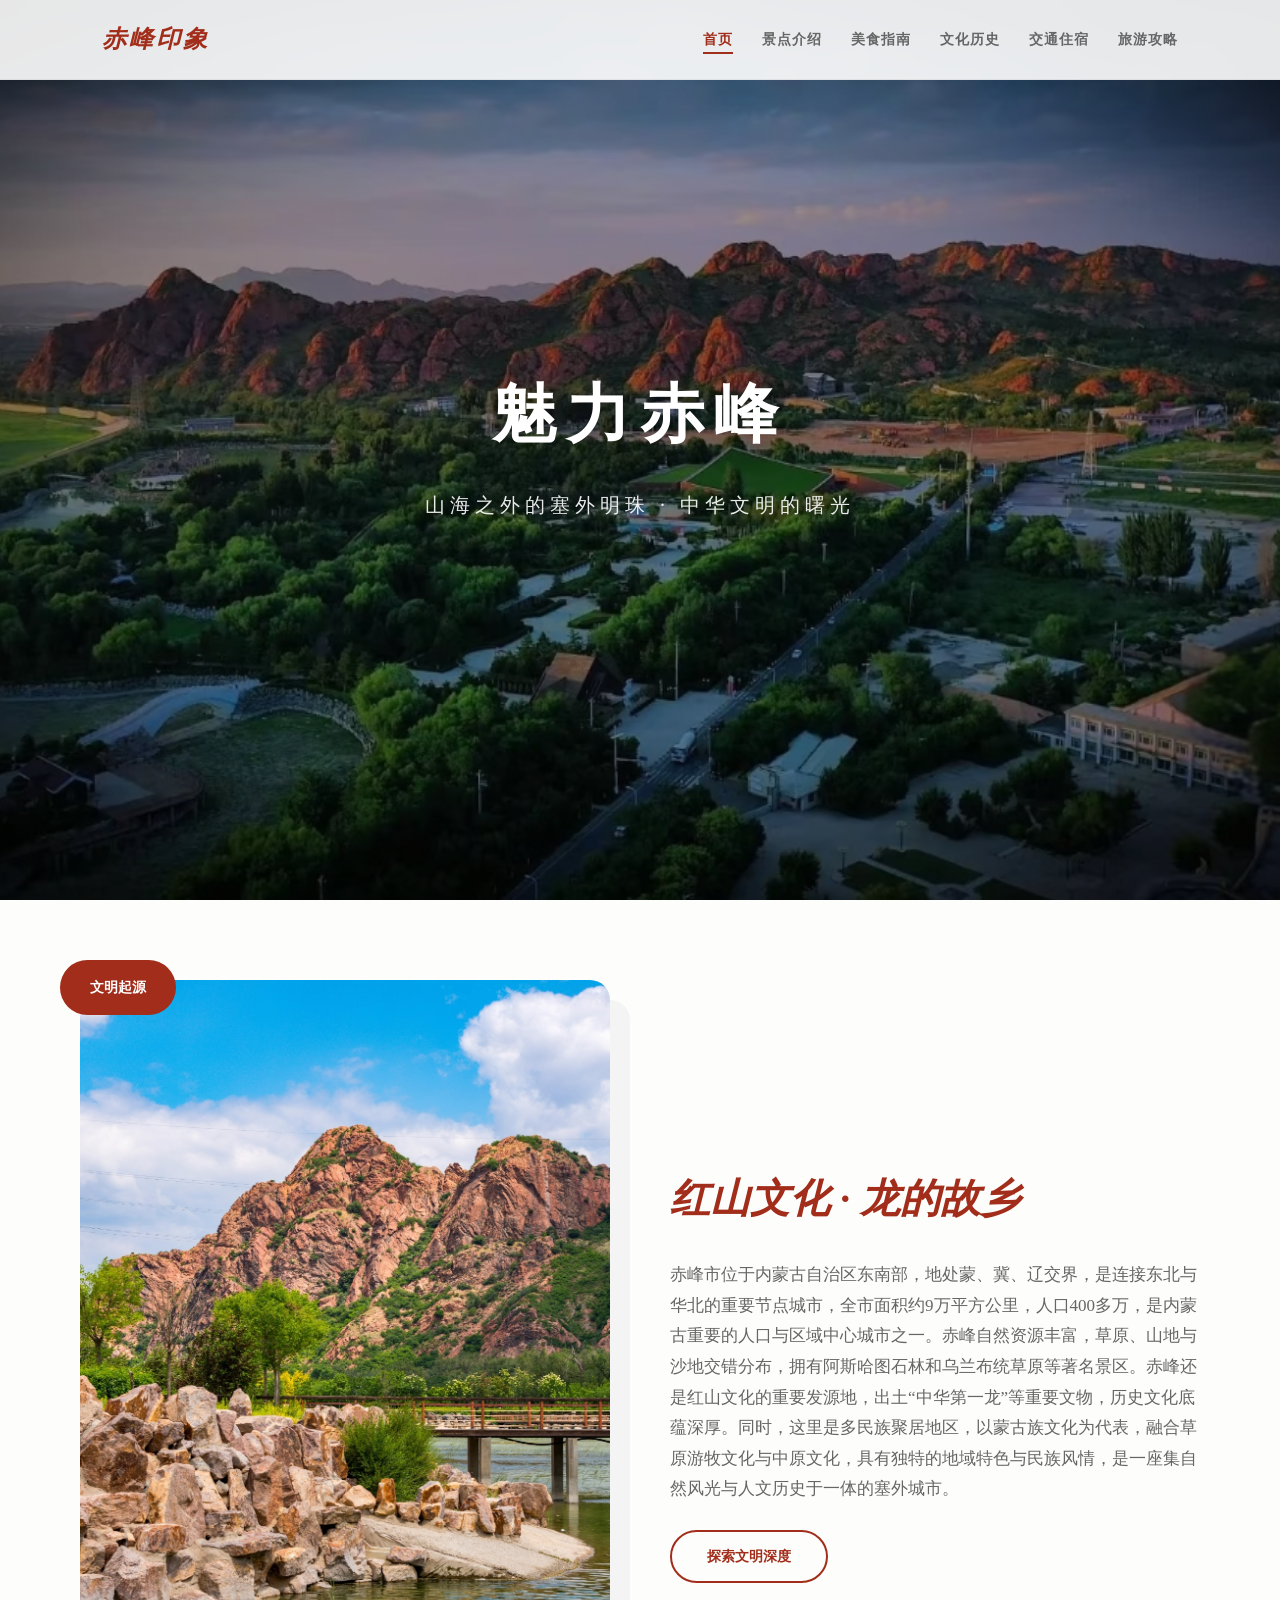
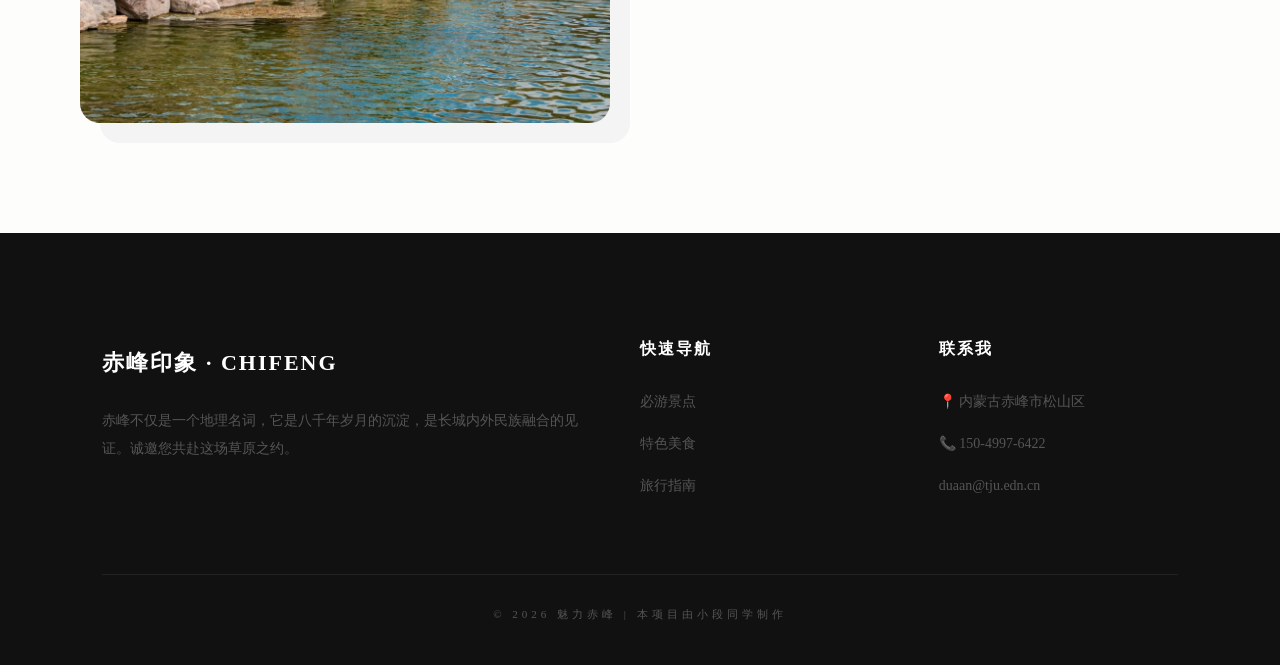
==== index.html @ 3bf9416d "Add files via upload" ====
<!DOCTYPE html>
<html lang="zh-CN">
<head>
    <meta charset="UTF-8">
    <meta name="viewport" content="width=device-width, initial-scale=1.0">
    <title>赤峰印象 - 首页 | Chifeng Impression</title>
    <link rel="stylesheet" href="style.css">
</head>
<body>
    <nav>
        <div class="logo">赤峰印象</div>
        <div class="nav-links">
            <a href="index.html" class="active">首页</a>
            <a href="attractions.html">景点介绍</a>
            <a href="food.html">美食指南</a>
            <a href="history.html">文化历史</a>
            <a href="transport.html">交通住宿</a>
            <a href="strategy.html">旅游攻略</a>
        </div>
    </nav>

    <header class="hero-header" style="height: 100vh; background-image: url('./images/image_bg.jpg');">
        <h1>魅力赤峰</h1>
        <p>山海之外的塞外明珠 · 中华文明的曙光</p>
    </header>

    <main class="container">
        <section style="display: grid; grid-template-columns: 1fr 1fr; gap: 60px; align-items: center;">
            <div style="position: relative;">
                <img src="./images/im_gx.jpg" style="width: 100%; border-radius: 20px; box-shadow: 20px 20px 0 var(--light-gray);">
                <div style="position: absolute; top: -20px; left: -20px; background: var(--red); color: white; padding: 15px 30px; border-radius: 50px; font-weight: bold; font-size: 14px;">文明起源</div>
            </div>
            <div>
                <h2 style="font-size: 40px; color: var(--red); margin-bottom: 25px; font-style: italic;">红山文化 · 龙的故乡</h2>
                <p style="font-size: 17px; color: var(--gray); margin-bottom: 25px;">赤峰市位于内蒙古自治区东南部，地处蒙、冀、辽交界，是连接东北与华北的重要节点城市，全市面积约9万平方公里，人口400多万，是内蒙古重要的人口与区域中心城市之一。赤峰自然资源丰富，草原、山地与沙地交错分布，拥有阿斯哈图石林和乌兰布统草原等著名景区。赤峰还是红山文化的重要发源地，出土“中华第一龙”等重要文物，历史文化底蕴深厚。同时，这里是多民族聚居地区，以蒙古族文化为代表，融合草原游牧文化与中原文化，具有独特的地域特色与民族风情，是一座集自然风光与人文历史于一体的塞外城市。
</p>
                <a href="history.html" style="border: 2px solid var(--red); color: var(--red); padding: 12px 35px; border-radius: 50px; font-weight: bold; font-size: 14px; display: inline-block;">探索文明深度</a>
            </div>
        </section>
    </main>

    <footer>
        <div class="footer-grid">
            <div>
                <h4 style="font-size: 22px;">赤峰印象 · CHIFENG</h4>
                <p>赤峰不仅是一个地理名词，它是八千年岁月的沉淀，是长城内外民族融合的见证。诚邀您共赴这场草原之约。</p>
            </div>
            <div>
                <h4>快速导航</h4>
                <p><a href="attractions.html">必游景点</a></p>
                <p><a href="food.html">特色美食</a></p>
                <p><a href="strategy.html">旅行指南</a></p>
            </div>
            <div>
                <h4>联系我</h4>
                <p>📍 内蒙古赤峰市松山区</p>
                <p>📞 150-4997-6422</p>
                <p>duaan@tju.edn.cn</p>
            </div>
        </div>
        <div class="copyright">© 2026 魅力赤峰 | 本项目由小段同学制作</div>
    </footer>
</body>
</html>
---- style.css ----
/* --- Chifeng Project Common Styles --- */
:root {
    --red: #a12d1a;    /* 经典红山红 */
    --gold: #b2945d;   /* 历史金 */
    --warm-bg: #fdfdfb; /* 复古纸张白 */
    --dark: #1a1a1a;
    --gray: #666;
    --light-gray: #f4f4f4;
}

* { box-sizing: border-box; transition: all 0.4s cubic-bezier(0.165, 0.84, 0.44, 1); }
body { 
    margin: 0; padding: 0; 
    font-family: "Microsoft YaHei", "PingFang SC", "Hiragino Sans GB", serif; 
    background-color: var(--warm-bg); color: var(--dark);
    line-height: 1.8;
}

a { text-decoration: none; color: inherit; }

/* 导航栏 */
nav {
    position: fixed; top: 0; width: 100%; z-index: 1000;
    background: rgba(255,255,255,0.9); backdrop-filter: blur(10px);
    padding: 18px 8%; display: flex;
    justify-content: space-between; align-items: center;
    border-bottom: 1px solid rgba(0,0,0,0.05);
}
.logo { font-size: 24px; font-weight: 900; color: var(--red); letter-spacing: 3px; font-style: italic; }
.nav-links a { margin-left: 25px; font-size: 14px; font-weight: bold; color: var(--gray); text-transform: uppercase; letter-spacing: 1px; }
.nav-links a:hover, .nav-links a.active { color: var(--red); border-bottom: 2px solid var(--red); padding-bottom: 5px; }

/* 公用页面头部 */
.hero-header {
    height: 60vh; background-size: cover; background-position: center;
    display: flex; flex-direction: column; justify-content: center;
    align-items: center; color: white; text-align: center;
    position: relative; margin-top: 0;
}
.hero-header::after {
    content: ''; position: absolute; inset: 0; background: rgba(0,0,0,0.4); z-index: 1;
}
.hero-header h1 { position: relative; z-index: 2; font-size: 64px; letter-spacing: 10px; font-weight: 900; filter: drop-shadow(0 5px 15px rgba(0,0,0,0.3)); margin: 0; }
.hero-header p { position: relative; z-index: 2; font-size: 20px; letter-spacing: 5px; margin-top: 15px; opacity: 0.9; }

.container { max-width: 1200px; margin: 80px auto; padding: 0 40px; }

/* 响应式网格 */
.bento-grid { display: grid; grid-template-columns: repeat(4, 1fr); gap: 24px; }
.bento-item { position: relative; border-radius: 20px; overflow: hidden; background: #fff; box-shadow: 0 10px 30px rgba(0,0,0,0.05); }
.bento-item.col-2 { grid-column: span 2; }
.bento-item.row-2 { grid-row: span 2; }
.bento-item img { width: 100%; height: 100%; object-fit: cover; }
.bento-content { position: absolute; bottom: 0; left: 0; right: 0; padding: 30px; background: linear-gradient(transparent, rgba(0,0,0,0.8)); color: white; }

/* 表格样式 */
.data-table { width: 100%; border-collapse: collapse; background: white; border-radius: 20px; overflow: hidden; box-shadow: 0 5px 20px rgba(0,0,0,0.05); }
.data-table th { background: var(--red); color: white; padding: 20px; text-align: left; }
.data-table td { padding: 20px; border-bottom: 1px solid var(--light-gray); }

/* 页脚 */
footer { background: #111; color: #555; padding: 80px 8% 40px; margin-top: 100px; }
.footer-grid { display: grid; grid-template-columns: 2fr 1fr 1fr; gap: 60px; }
.footer-grid h4 { color: white; margin-bottom: 25px; letter-spacing: 2px; }
.footer-grid p { line-height: 2; font-size: 14px; }
.copyright { text-align: center; border-top: 1px solid #222; margin-top: 60px; padding-top: 30px; font-size: 11px; letter-spacing: 4px; text-transform: uppercase; }

/* 移动端 */
@media (max-width: 900px) {
    .bento-grid, .footer-grid { grid-template-columns: 1fr; }
    .hero-header h1 { font-size: 40px; }
    .col-2, .row-2 { grid-column: auto; grid-row: auto; }
}
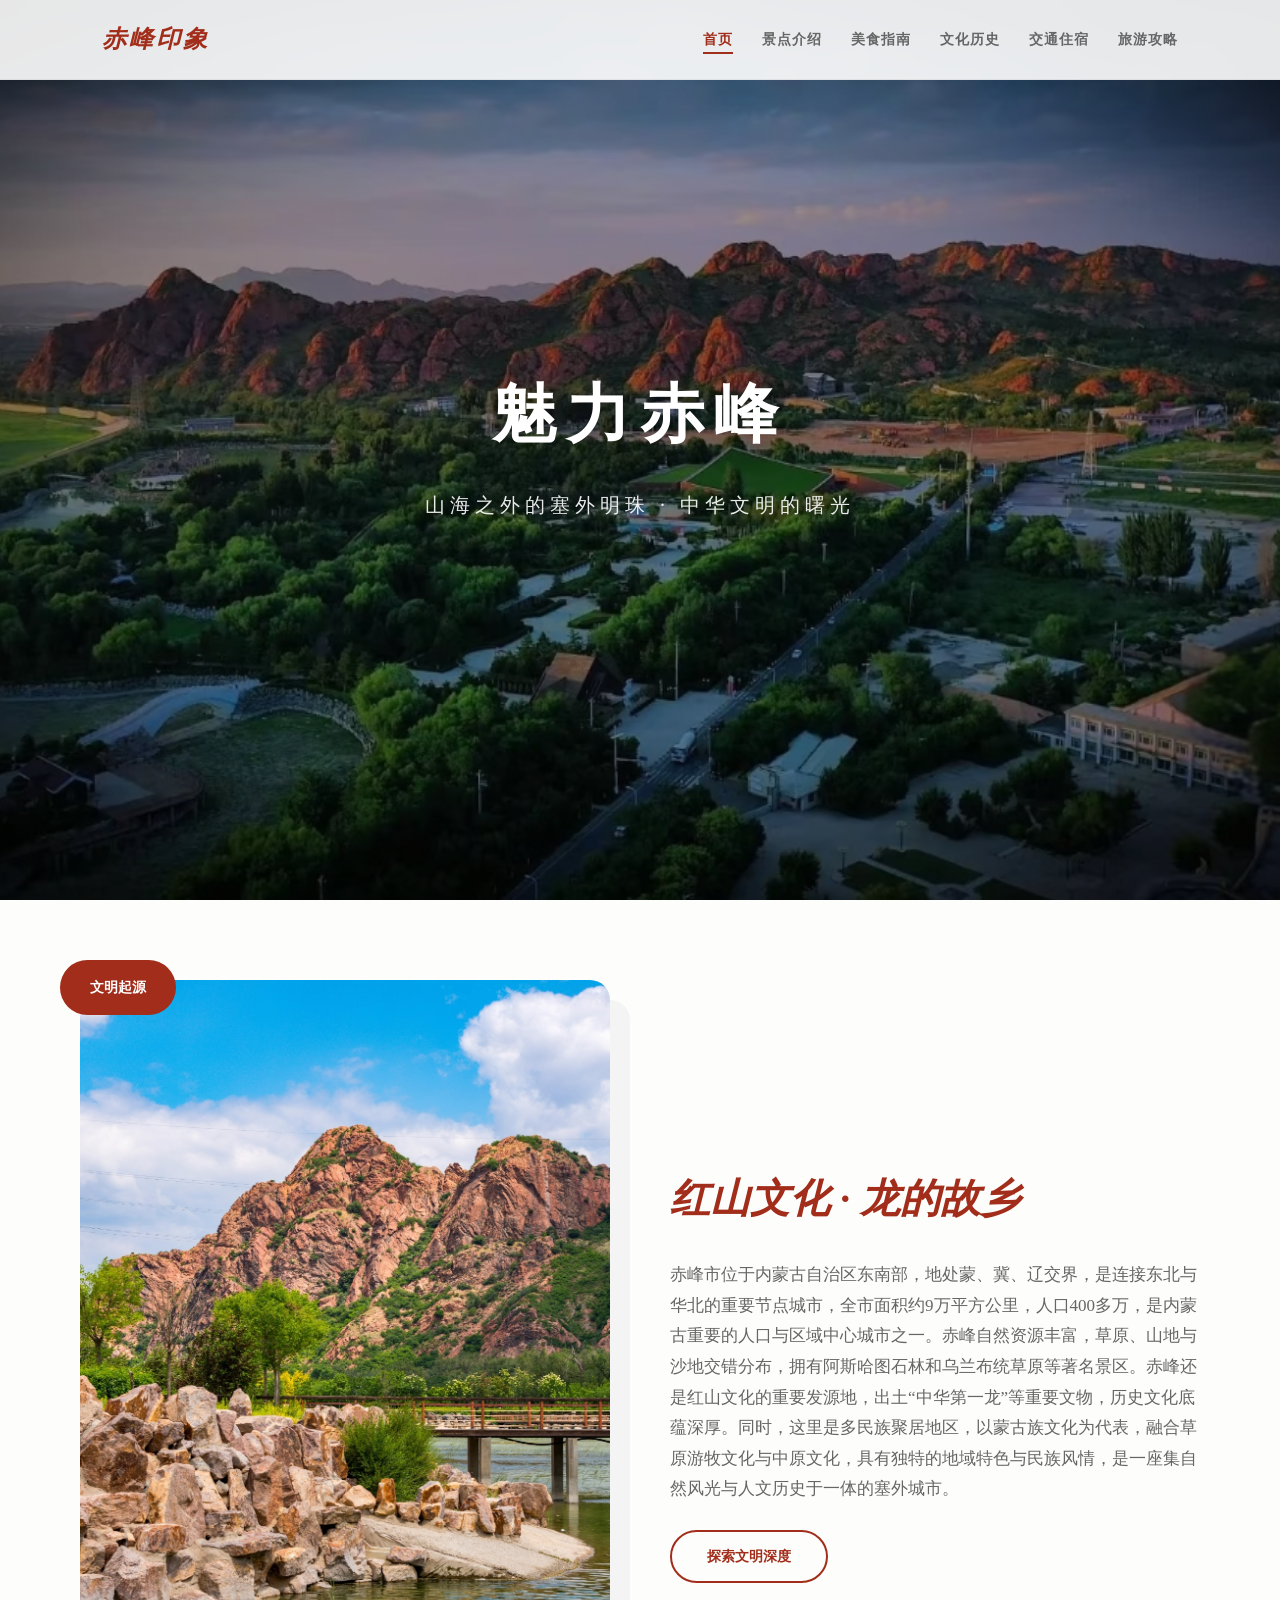
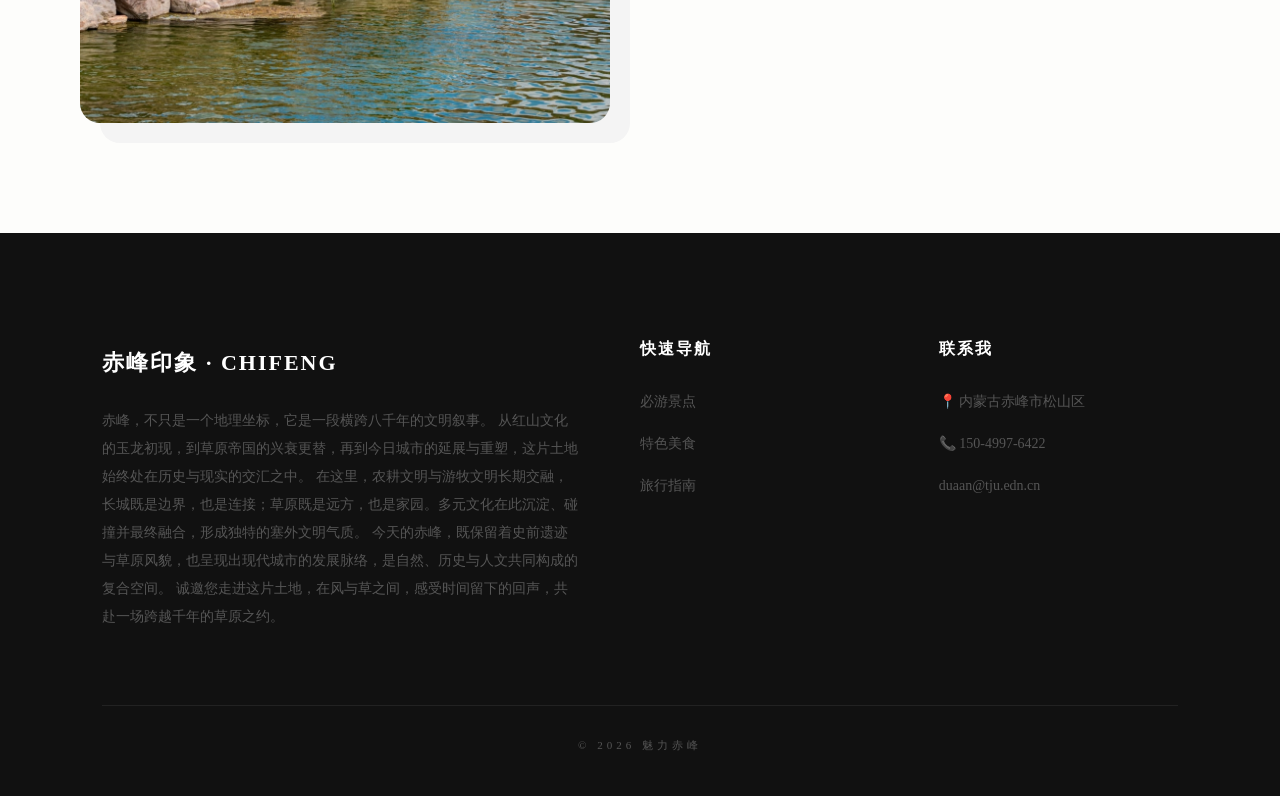
==== commit 1508768c: "Add files via upload" ====
--- a/index.html
+++ b/index.html
@@ -43,7 +43,7 @@
         <div class="footer-grid">
             <div>
                 <h4 style="font-size: 22px;">赤峰印象 · CHIFENG</h4>
-                <p>赤峰不仅是一个地理名词，它是八千年岁月的沉淀，是长城内外民族融合的见证。诚邀您共赴这场草原之约。</p>
+                <p>赤峰，不只是一个地理坐标，它是一段横跨八千年的文明叙事。 从红山文化的玉龙初现，到草原帝国的兴衰更替，再到今日城市的延展与重塑，这片土地始终处在历史与现实的交汇之中。 在这里，农耕文明与游牧文明长期交融，长城既是边界，也是连接；草原既是远方，也是家园。多元文化在此沉淀、碰撞并最终融合，形成独特的塞外文明气质。 今天的赤峰，既保留着史前遗迹与草原风貌，也呈现出现代城市的发展脉络，是自然、历史与人文共同构成的复合空间。 诚邀您走进这片土地，在风与草之间，感受时间留下的回声，共赴一场跨越千年的草原之约。</p>
             </div>
             <div>
                 <h4>快速导航</h4>
@@ -58,7 +58,7 @@
                 <p>duaan@tju.edn.cn</p>
             </div>
         </div>
-        <div class="copyright">© 2026 魅力赤峰 | 本项目由小段同学制作</div>
+        <div class="copyright">© 2026 魅力赤峰</div>
     </footer>
 </body>
 </html>
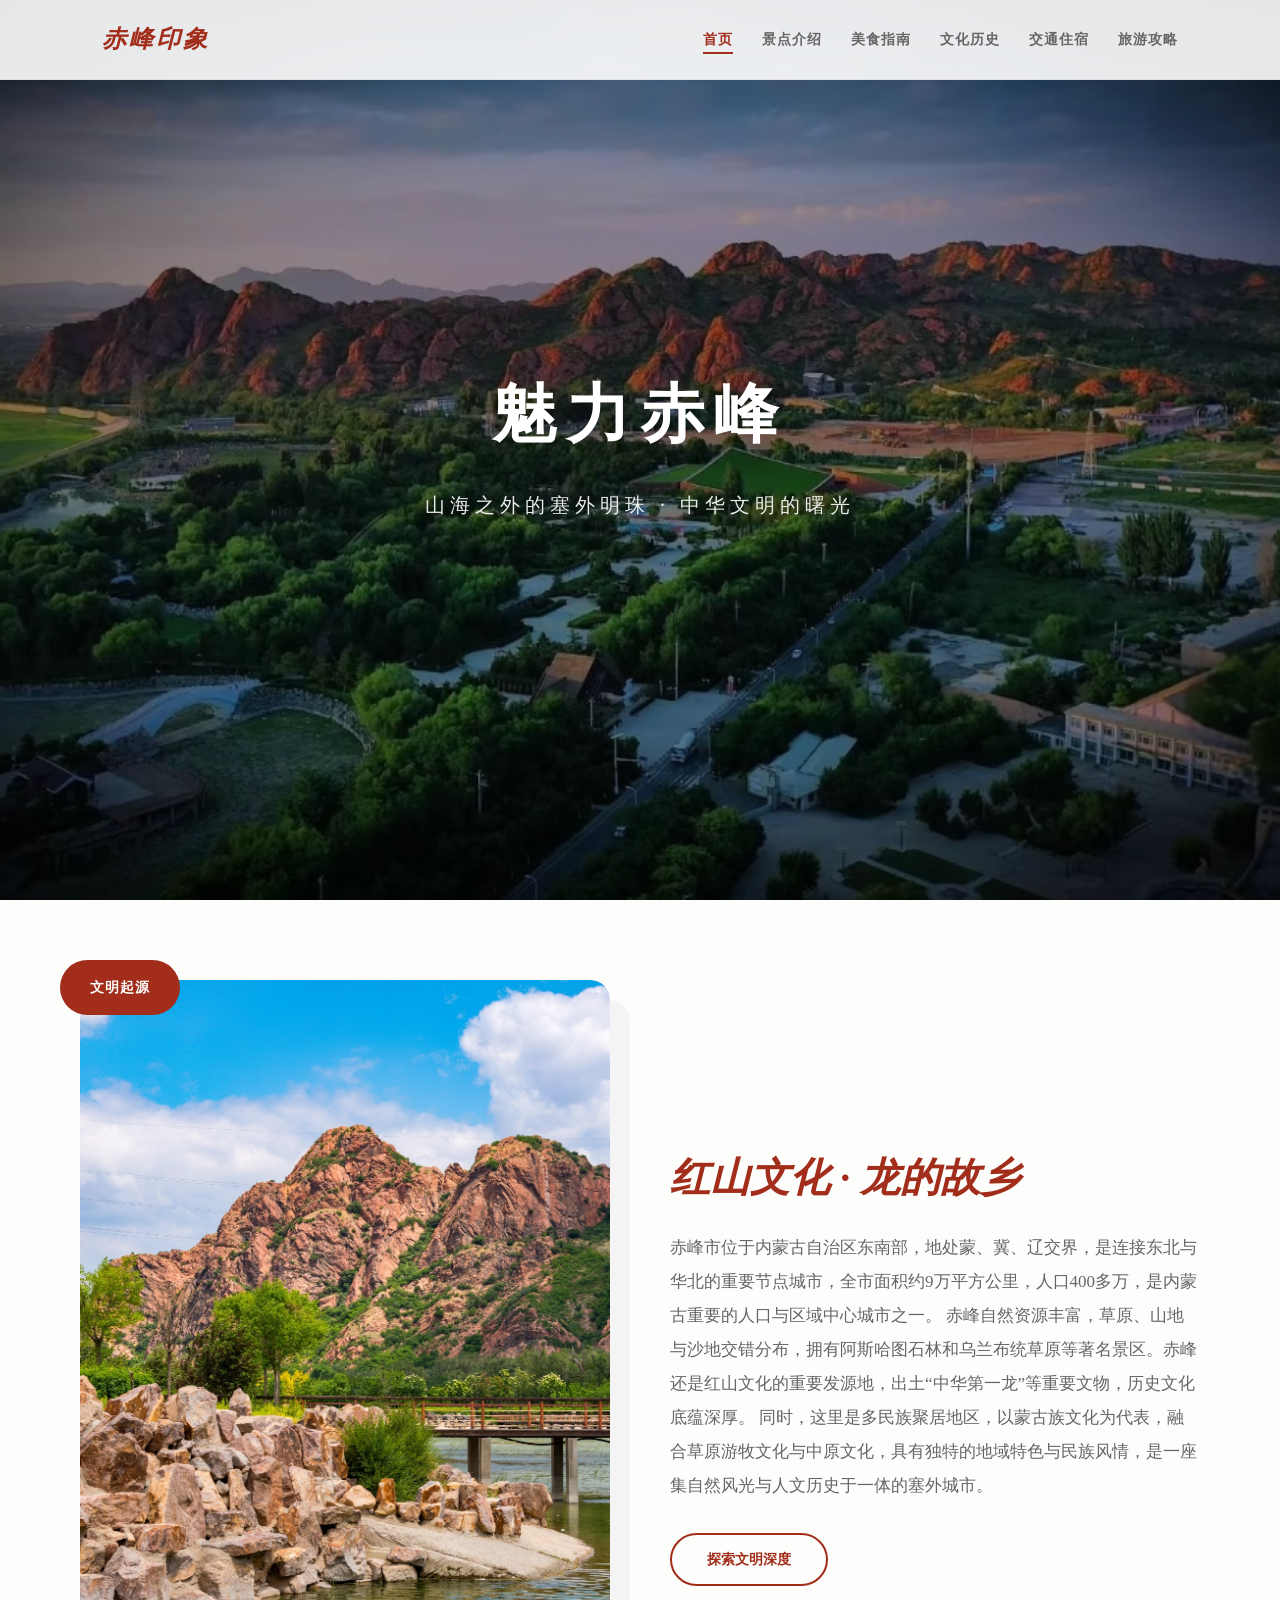
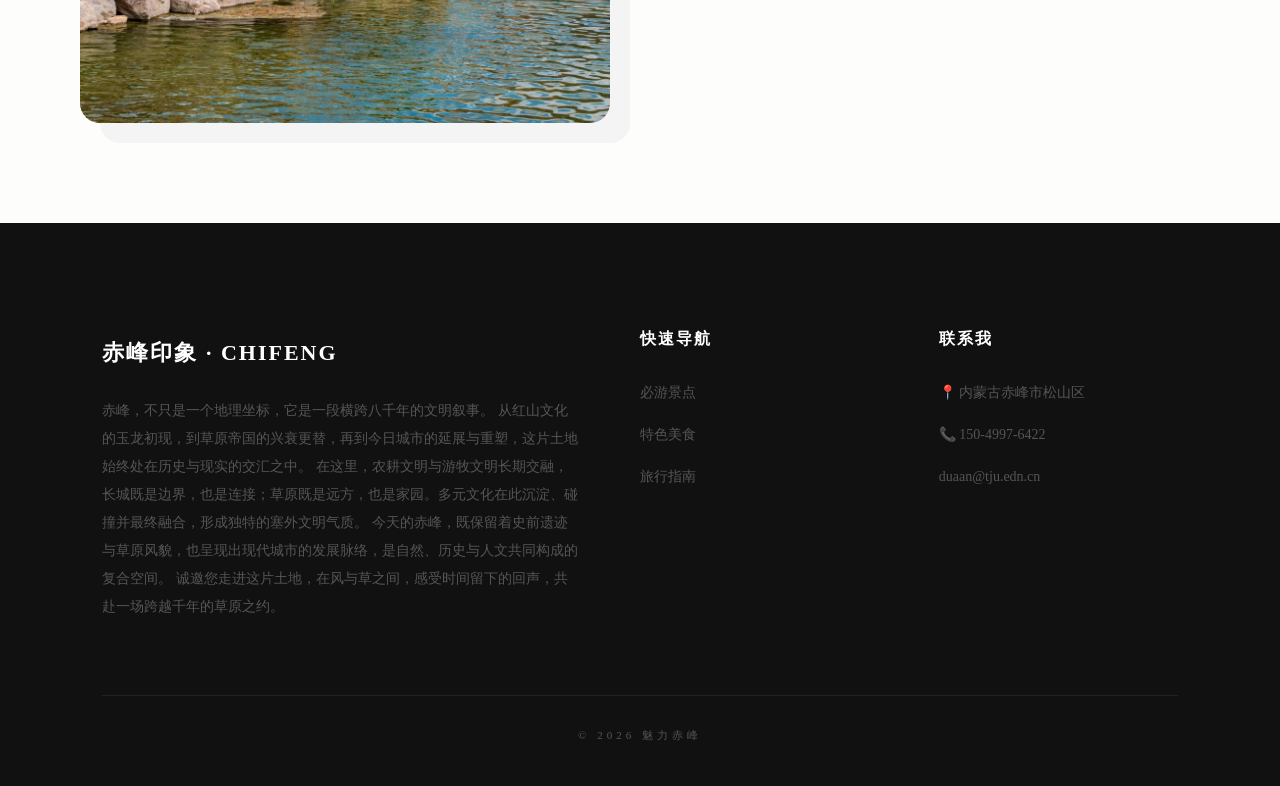
==== commit 7e70debe: "Add files via upload" ====
--- a/index.html
+++ b/index.html
@@ -24,20 +24,154 @@
         <p>山海之外的塞外明珠 · 中华文明的曙光</p>
     </header>
 
-    <main class="container">
-        <section style="display: grid; grid-template-columns: 1fr 1fr; gap: 60px; align-items: center;">
-            <div style="position: relative;">
-                <img src="./images/im_gx.jpg" style="width: 100%; border-radius: 20px; box-shadow: 20px 20px 0 var(--light-gray);">
-                <div style="position: absolute; top: -20px; left: -20px; background: var(--red); color: white; padding: 15px 30px; border-radius: 50px; font-weight: bold; font-size: 14px;">文明起源</div>
+   <main class="container">
+
+    <section class="history-intro">
+
+        <!-- 图片区域 -->
+        <div class="history-image-box">
+            <img src="./images/im_gx.jpg" class="history-image">
+
+            <div class="history-tag">
+                文明起源
             </div>
-            <div>
-                <h2 style="font-size: 40px; color: var(--red); margin-bottom: 25px; font-style: italic;">红山文化 · 龙的故乡</h2>
-                <p style="font-size: 17px; color: var(--gray); margin-bottom: 25px;">赤峰市位于内蒙古自治区东南部，地处蒙、冀、辽交界，是连接东北与华北的重要节点城市，全市面积约9万平方公里，人口400多万，是内蒙古重要的人口与区域中心城市之一。赤峰自然资源丰富，草原、山地与沙地交错分布，拥有阿斯哈图石林和乌兰布统草原等著名景区。赤峰还是红山文化的重要发源地，出土“中华第一龙”等重要文物，历史文化底蕴深厚。同时，这里是多民族聚居地区，以蒙古族文化为代表，融合草原游牧文化与中原文化，具有独特的地域特色与民族风情，是一座集自然风光与人文历史于一体的塞外城市。
-</p>
-                <a href="history.html" style="border: 2px solid var(--red); color: var(--red); padding: 12px 35px; border-radius: 50px; font-weight: bold; font-size: 14px; display: inline-block;">探索文明深度</a>
-            </div>
-        </section>
-    </main>
+        </div>
+
+        <!-- 文字区域 -->
+        <div class="history-content">
+
+            <h2 class="history-title">
+                红山文化 · 龙的故乡
+            </h2>
+
+            <p class="history-text">
+                赤峰市位于内蒙古自治区东南部，地处蒙、冀、辽交界，是连接东北与华北的重要节点城市，全市面积约9万平方公里，人口400多万，是内蒙古重要的人口与区域中心城市之一。
+
+                赤峰自然资源丰富，草原、山地与沙地交错分布，拥有阿斯哈图石林和乌兰布统草原等著名景区。赤峰还是红山文化的重要发源地，出土“中华第一龙”等重要文物，历史文化底蕴深厚。
+
+                同时，这里是多民族聚居地区，以蒙古族文化为代表，融合草原游牧文化与中原文化，具有独特的地域特色与民族风情，是一座集自然风光与人文历史于一体的塞外城市。
+            </p>
+
+            <a href="history.html" class="history-btn">
+                探索文明深度
+            </a>
+
+        </div>
+
+    </section>
+
+</main>
+
+<style>
+/* 主体布局 */
+.history-intro{
+    display:grid;
+    grid-template-columns: 1fr 1fr;
+    gap:60px;
+    align-items:center;
+}
+
+/* 图片区域 */
+.history-image-box{
+    position:relative;
+}
+
+.history-image{
+    width:100%;
+    display:block;
+    border-radius:20px;
+    box-shadow:20px 20px 0 var(--light-gray);
+}
+
+/* 左上角标签 */
+.history-tag{
+    position:absolute;
+    top:-20px;
+    left:-20px;
+    background:var(--red);
+    color:white;
+    padding:15px 30px;
+    border-radius:50px;
+    font-weight:bold;
+    font-size:14px;
+    letter-spacing:1px;
+}
+
+/* 标题 */
+.history-title{
+    font-size:40px;
+    color:var(--red);
+    margin-bottom:25px;
+    font-style:italic;
+    line-height:1.4;
+}
+
+/* 正文 */
+.history-text{
+    font-size:17px;
+    color:var(--gray);
+    margin-bottom:30px;
+    line-height:2;
+}
+
+/* 按钮 */
+.history-btn{
+    border:2px solid var(--red);
+    color:var(--red);
+    padding:12px 35px;
+    border-radius:50px;
+    font-weight:bold;
+    font-size:14px;
+    display:inline-block;
+    text-decoration:none;
+    transition:0.3s;
+}
+
+.history-btn:hover{
+    background:var(--red);
+    color:white;
+}
+
+/* ========================= */
+/* 手机端适配（重点） */
+/* ========================= */
+@media (max-width: 768px){
+
+    .history-intro{
+        grid-template-columns: 1fr;
+        gap:40px;
+    }
+
+    .history-title{
+        font-size:30px;
+        margin-bottom:20px;
+    }
+
+    .history-text{
+        font-size:15px;
+        line-height:1.9;
+    }
+
+    .history-tag{
+        top:15px;
+        left:15px;
+        padding:10px 20px;
+        font-size:12px;
+        border-radius:30px;
+    }
+
+    .history-image{
+        box-shadow:none;
+        border-radius:18px;
+    }
+
+    .history-btn{
+        width:100%;
+        text-align:center;
+        padding:14px 0;
+    }
+}
+</style>
 
     <footer>
         <div class="footer-grid">
--- a/style.css
+++ b/style.css
@@ -1,73 +1,215 @@
-/* --- Chifeng Project Common Styles --- */
-:root {
-    --red: #a12d1a;    /* 经典红山红 */
-    --gold: #b2945d;   /* 历史金 */
-    --warm-bg: #fdfdfb; /* 复古纸张白 */
-    --dark: #1a1a1a;
-    --gray: #666;
-    --light-gray: #f4f4f4;
-}
-
-* { box-sizing: border-box; transition: all 0.4s cubic-bezier(0.165, 0.84, 0.44, 1); }
-body { 
-    margin: 0; padding: 0; 
-    font-family: "Microsoft YaHei", "PingFang SC", "Hiragino Sans GB", serif; 
-    background-color: var(--warm-bg); color: var(--dark);
-    line-height: 1.8;
-}
-
-a { text-decoration: none; color: inherit; }
-
-/* 导航栏 */
-nav {
-    position: fixed; top: 0; width: 100%; z-index: 1000;
-    background: rgba(255,255,255,0.9); backdrop-filter: blur(10px);
-    padding: 18px 8%; display: flex;
-    justify-content: space-between; align-items: center;
-    border-bottom: 1px solid rgba(0,0,0,0.05);
-}
-.logo { font-size: 24px; font-weight: 900; color: var(--red); letter-spacing: 3px; font-style: italic; }
-.nav-links a { margin-left: 25px; font-size: 14px; font-weight: bold; color: var(--gray); text-transform: uppercase; letter-spacing: 1px; }
-.nav-links a:hover, .nav-links a.active { color: var(--red); border-bottom: 2px solid var(--red); padding-bottom: 5px; }
-
-/* 公用页面头部 */
-.hero-header {
-    height: 60vh; background-size: cover; background-position: center;
-    display: flex; flex-direction: column; justify-content: center;
-    align-items: center; color: white; text-align: center;
-    position: relative; margin-top: 0;
-}
-.hero-header::after {
-    content: ''; position: absolute; inset: 0; background: rgba(0,0,0,0.4); z-index: 1;
-}
-.hero-header h1 { position: relative; z-index: 2; font-size: 64px; letter-spacing: 10px; font-weight: 900; filter: drop-shadow(0 5px 15px rgba(0,0,0,0.3)); margin: 0; }
-.hero-header p { position: relative; z-index: 2; font-size: 20px; letter-spacing: 5px; margin-top: 15px; opacity: 0.9; }
-
-.container { max-width: 1200px; margin: 80px auto; padding: 0 40px; }
-
-/* 响应式网格 */
-.bento-grid { display: grid; grid-template-columns: repeat(4, 1fr); gap: 24px; }
-.bento-item { position: relative; border-radius: 20px; overflow: hidden; background: #fff; box-shadow: 0 10px 30px rgba(0,0,0,0.05); }
-.bento-item.col-2 { grid-column: span 2; }
-.bento-item.row-2 { grid-row: span 2; }
-.bento-item img { width: 100%; height: 100%; object-fit: cover; }
-.bento-content { position: absolute; bottom: 0; left: 0; right: 0; padding: 30px; background: linear-gradient(transparent, rgba(0,0,0,0.8)); color: white; }
-
-/* 表格样式 */
-.data-table { width: 100%; border-collapse: collapse; background: white; border-radius: 20px; overflow: hidden; box-shadow: 0 5px 20px rgba(0,0,0,0.05); }
-.data-table th { background: var(--red); color: white; padding: 20px; text-align: left; }
-.data-table td { padding: 20px; border-bottom: 1px solid var(--light-gray); }
-
-/* 页脚 */
-footer { background: #111; color: #555; padding: 80px 8% 40px; margin-top: 100px; }
-.footer-grid { display: grid; grid-template-columns: 2fr 1fr 1fr; gap: 60px; }
-.footer-grid h4 { color: white; margin-bottom: 25px; letter-spacing: 2px; }
-.footer-grid p { line-height: 2; font-size: 14px; }
-.copyright { text-align: center; border-top: 1px solid #222; margin-top: 60px; padding-top: 30px; font-size: 11px; letter-spacing: 4px; text-transform: uppercase; }
-
-/* 移动端 */
-@media (max-width: 900px) {
-    .bento-grid, .footer-grid { grid-template-columns: 1fr; }
-    .hero-header h1 { font-size: 40px; }
-    .col-2, .row-2 { grid-column: auto; grid-row: auto; }
-}
+/* --- Chifeng Project Common Styles --- */
+:root {
+    --red: #a12d1a;    /* 经典红山红 */
+    --gold: #b2945d;   /* 历史金 */
+    --warm-bg: #fdfdfb; /* 复古纸张白 */
+    --dark: #1a1a1a;
+    --gray: #666;
+    --light-gray: #f4f4f4;
+}
+
+* { box-sizing: border-box; transition: all 0.4s cubic-bezier(0.165, 0.84, 0.44, 1); }
+body { 
+    margin: 0; padding: 0; 
+    font-family: "Microsoft YaHei", "PingFang SC", "Hiragino Sans GB", serif; 
+    background-color: var(--warm-bg); color: var(--dark);
+    line-height: 1.8;
+}
+
+a { text-decoration: none; color: inherit; }
+
+/* 导航栏 */
+nav {
+    position: fixed; top: 0; width: 100%; z-index: 1000;
+    background: rgba(255,255,255,0.9); backdrop-filter: blur(10px);
+    padding: 18px 8%; display: flex;
+    justify-content: space-between; align-items: center;
+    border-bottom: 1px solid rgba(0,0,0,0.05);
+}
+.logo { font-size: 24px; font-weight: 900; color: var(--red); letter-spacing: 3px; font-style: italic; }
+.nav-links a { margin-left: 25px; font-size: 14px; font-weight: bold; color: var(--gray); text-transform: uppercase; letter-spacing: 1px; }
+.nav-links a:hover, .nav-links a.active { color: var(--red); border-bottom: 2px solid var(--red); padding-bottom: 5px; }
+
+/* 公用页面头部 */
+.hero-header {
+    height: 60vh; background-size: cover; background-position: center;
+    display: flex; flex-direction: column; justify-content: center;
+    align-items: center; color: white; text-align: center;
+    position: relative; margin-top: 0;
+}
+.hero-header::after {
+    content: ''; position: absolute; inset: 0; background: rgba(0,0,0,0.4); z-index: 1;
+}
+.hero-header h1 { position: relative; z-index: 2; font-size: 64px; letter-spacing: 10px; font-weight: 900; filter: drop-shadow(0 5px 15px rgba(0,0,0,0.3)); margin: 0; }
+.hero-header p { position: relative; z-index: 2; font-size: 20px; letter-spacing: 5px; margin-top: 15px; opacity: 0.9; }
+
+.container { max-width: 1200px; margin: 80px auto; padding: 0 40px; }
+
+/* 响应式网格 */
+.bento-grid { display: grid; grid-template-columns: repeat(4, 1fr); gap: 24px; }
+.bento-item { position: relative; border-radius: 20px; overflow: hidden; background: #fff; box-shadow: 0 10px 30px rgba(0,0,0,0.05); }
+.bento-item.col-2 { grid-column: span 2; }
+.bento-item.row-2 { grid-row: span 2; }
+.bento-item img { width: 100%; height: 100%; object-fit: cover; }
+.bento-content { position: absolute; bottom: 0; left: 0; right: 0; padding: 30px; background: linear-gradient(transparent, rgba(0,0,0,0.8)); color: white; }
+
+/* 表格样式 */
+.data-table { width: 100%; border-collapse: collapse; background: white; border-radius: 20px; overflow: hidden; box-shadow: 0 5px 20px rgba(0,0,0,0.05); }
+.data-table th { background: var(--red); color: white; padding: 20px; text-align: left; }
+.data-table td { padding: 20px; border-bottom: 1px solid var(--light-gray); }
+
+/* 页脚 */
+footer { background: #111; color: #555; padding: 80px 8% 40px; margin-top: 100px; }
+.footer-grid { display: grid; grid-template-columns: 2fr 1fr 1fr; gap: 60px; }
+.footer-grid h4 { color: white; margin-bottom: 25px; letter-spacing: 2px; }
+.footer-grid p { line-height: 2; font-size: 14px; }
+.copyright { text-align: center; border-top: 1px solid #222; margin-top: 60px; padding-top: 30px; font-size: 11px; letter-spacing: 4px; text-transform: uppercase; }
+
+/* 移动端 */
+
+/* =========================
+   🎬 作品级移动端 UI系统
+   ========================= */
+
+@media (max-width:768px){
+
+    /* ===== 全局基础 ===== */
+    body{
+        background:#fafafa;
+    }
+
+    .container{
+        padding:0 14px;
+    }
+
+    /* =========================
+       🧭 顶部导航（APP化）
+       ========================= */
+    nav{
+        position:sticky;
+        top:0;
+        z-index:999;
+        background:rgba(255,255,255,0.92);
+        backdrop-filter: blur(10px);
+        padding:12px 14px;
+        flex-direction:column;
+        align-items:flex-start;
+        gap:10px;
+    }
+
+    .logo{
+        font-size:20px;
+        letter-spacing:1px;
+    }
+
+    .nav-links{
+        width:100%;
+        display:flex;
+        overflow-x:auto;
+        gap:10px;
+        padding-bottom:4px;
+        -webkit-overflow-scrolling:touch;
+    }
+
+    .nav-links a{
+        flex:0 0 auto;
+        font-size:13px;
+        padding:6px 14px;
+        background:#f3f3f3;
+        border-radius:999px;
+        white-space:nowrap;
+    }
+
+    .nav-links a.active{
+        background:rgba(180,30,30,0.12);
+        color:var(--red);
+    }
+
+    /* =========================
+       🎥 Hero（电影开场感）
+       ========================= */
+    .hero-header h1{
+        font-size:34px !important;
+        letter-spacing:2px;
+    }
+
+    .hero-header p{
+        font-size:14px !important;
+        opacity:0.9;
+        padding:0 10px;
+    }
+
+    /* =========================
+       🧱 通用标题
+       ========================= */
+    h1,h2{
+        letter-spacing:1px;
+    }
+
+    h2{
+        font-size:22px !important;
+        margin:40px 0 20px !important;
+    }
+
+    /* =========================
+       📱 卡片系统（核心升级）
+       ========================= */
+
+    .food-list,
+    .stay-grid,
+    .history-intro{
+        grid-template-columns:1fr !important;
+        gap:16px !important;
+    }
+
+    /* 卡片统一高级化 */
+    .food-item,
+    .stay-card,
+    .transport-card{
+        background:#fff;
+        border-radius:18px;
+        box-shadow:0 10px 25px rgba(0,0,0,0.06);
+        padding:16px !important;
+        transition:0.3s;
+    }
+
+    /* 点击反馈（移动端体验关键） */
+    .food-item:active,
+    .stay-card:active,
+    .transport-card:active{
+        transform:scale(0.98);
+    }
+
+    /* 图片系统 */
+    .food-item img,
+    .stay-card img{
+        width:100% !important;
+        height:180px !important;
+        border-radius:14px;
+        object-fit:cover;
+        margin-bottom:10px;
+    }
+
+    /* =========================
+       🧾 文本系统优化
+       ========================= */
+    p{
+        line-height:1.7;
+    }
+
+    /* =========================
+       🎯 按钮系统（更像APP）
+       ========================= */
+    a{
+        -webkit-tap-highlight-color: transparent;
+    }
+
+    .history-btn,
+    a[style*="border-radius: 50px"]{
+        width:100%;
+        display:block;
+        text-align:center;
+        padding:12px 0;
+    }
+
+}
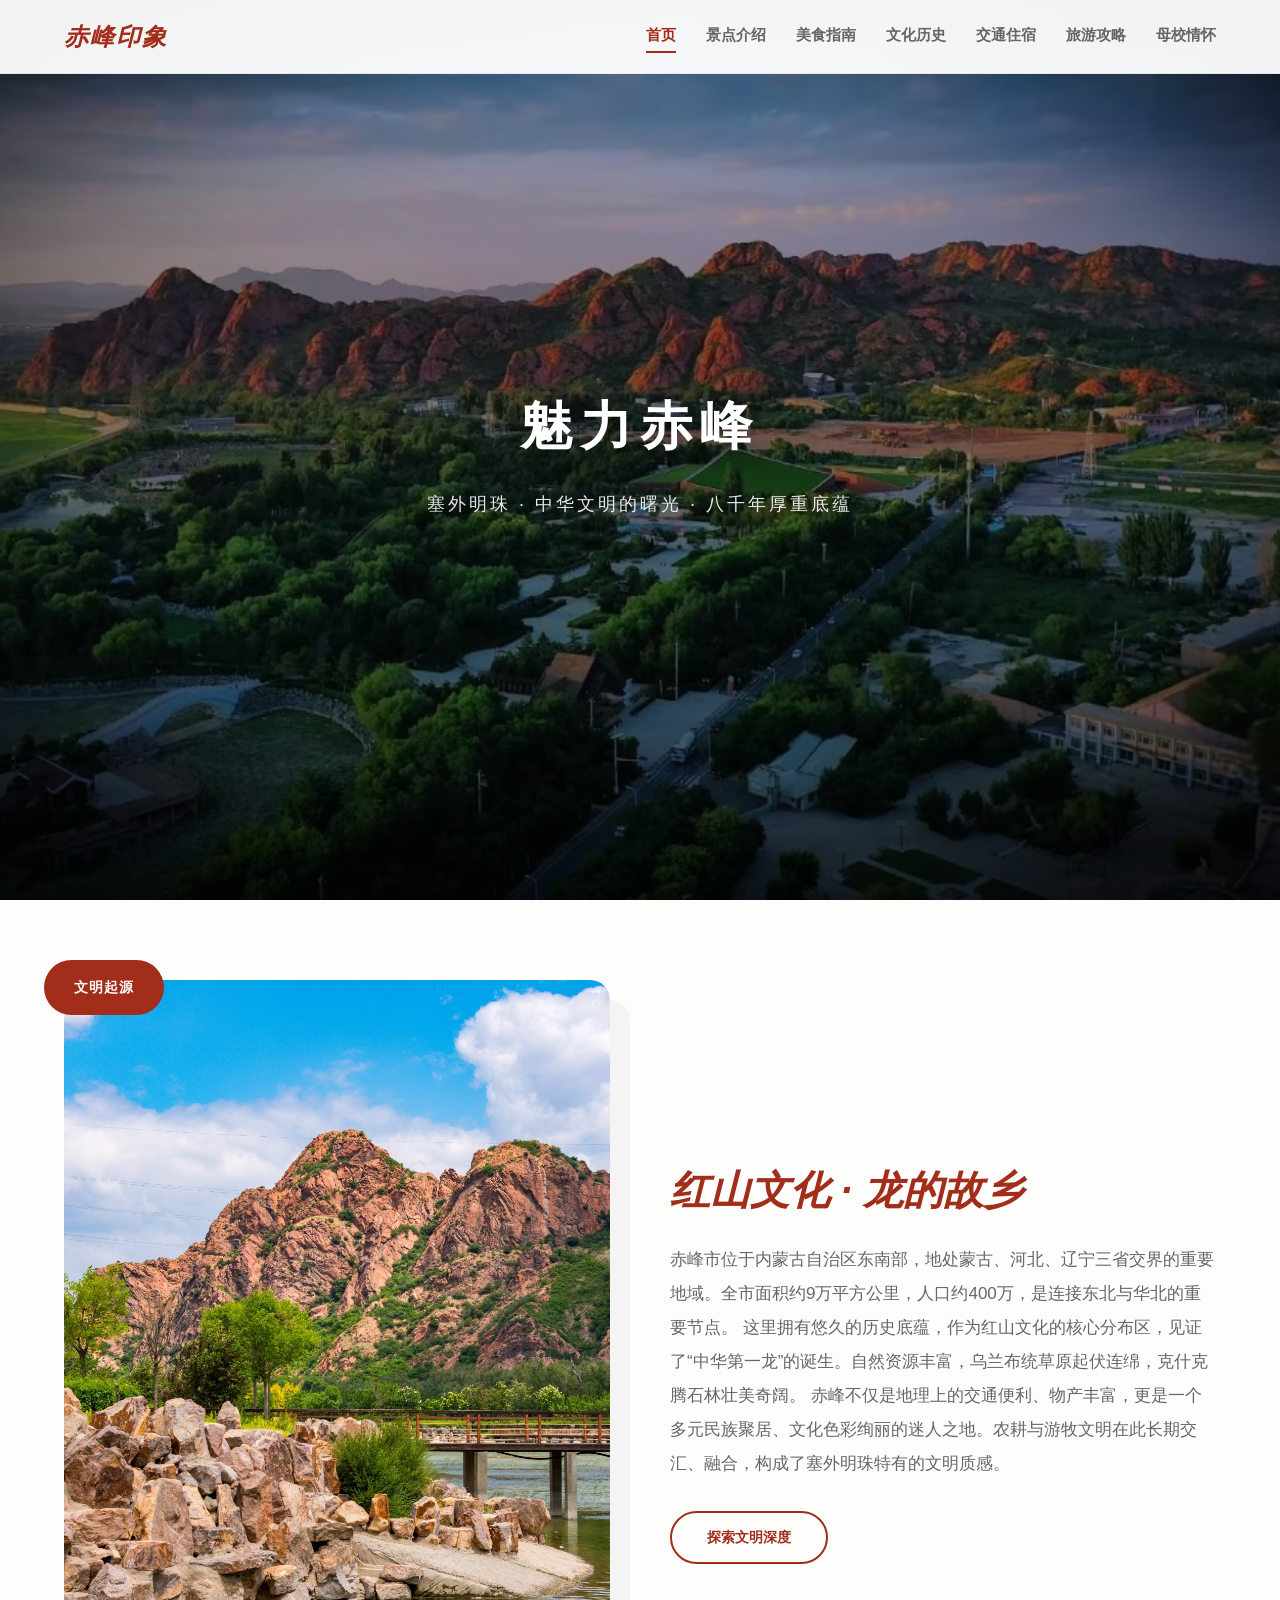
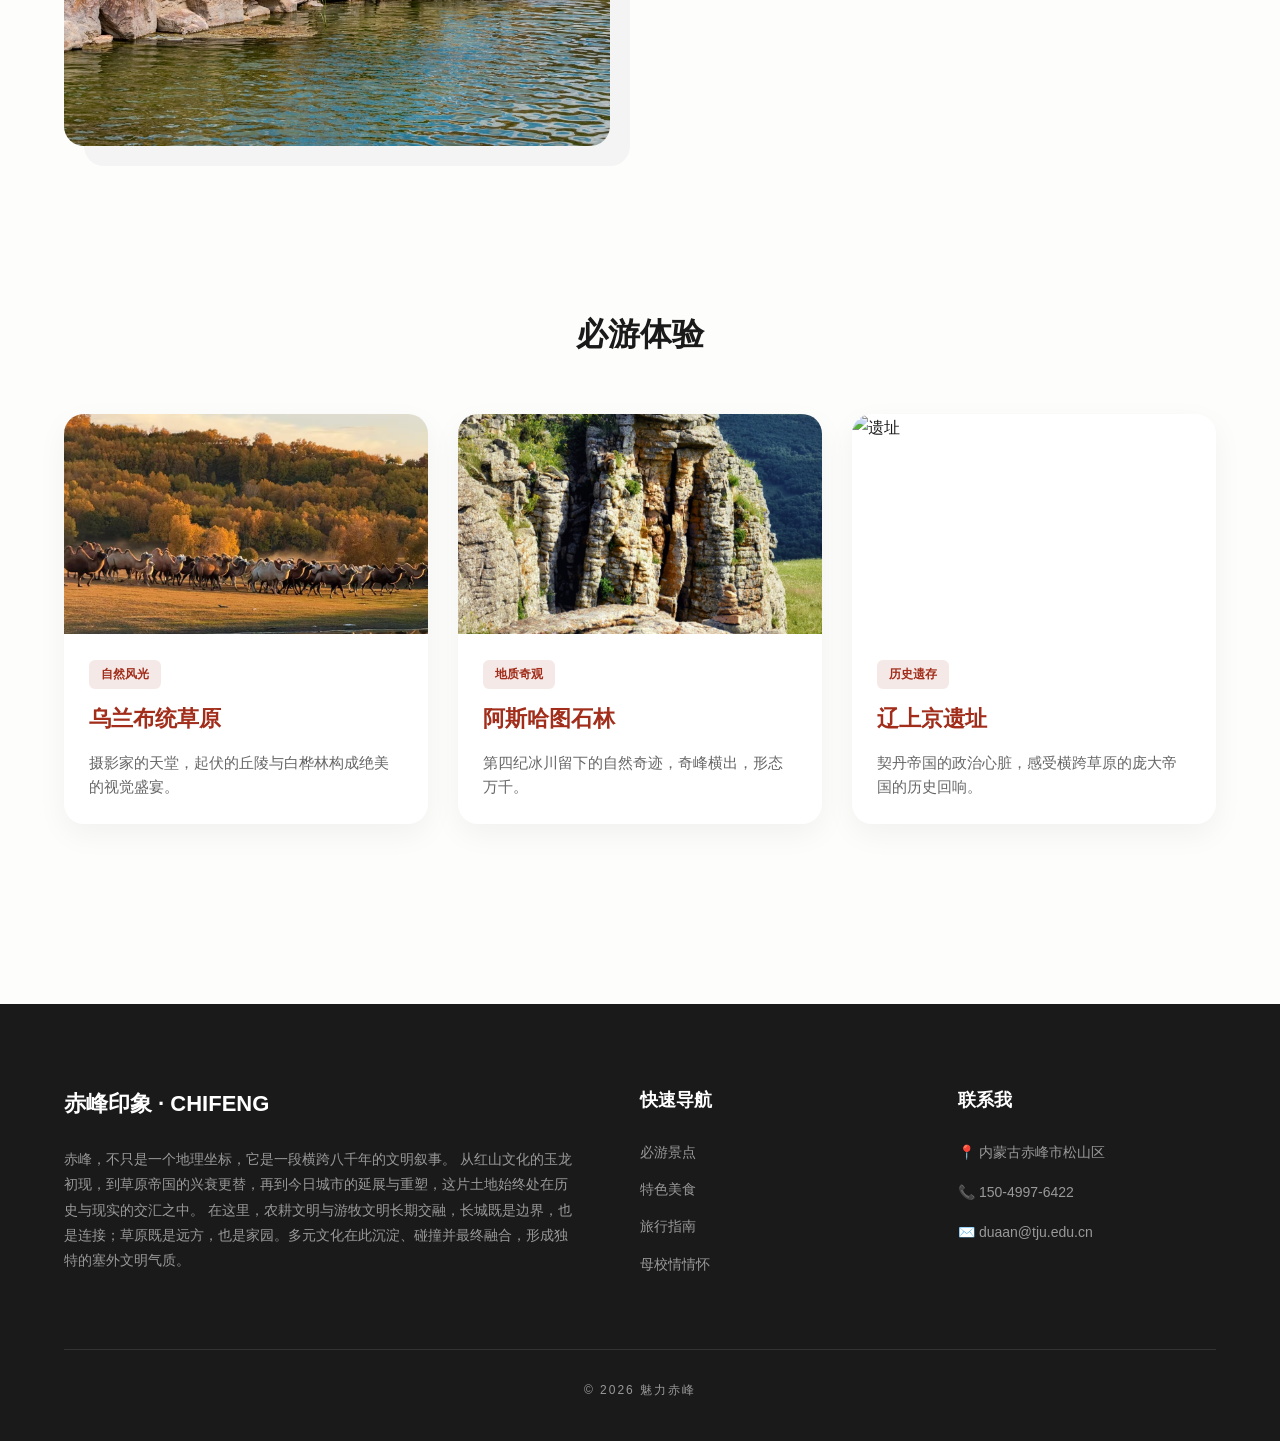
==== commit 7f8953a0: "Add files via upload" ====
--- a/index.html
+++ b/index.html
@@ -5,33 +5,140 @@
     <meta name="viewport" content="width=device-width, initial-scale=1.0">
     <title>赤峰印象 - 首页 | Chifeng Impression</title>
     <link rel="stylesheet" href="style.css">
+    <style>
+        /* 主体布局 */
+        .history-intro{
+            display:grid;
+            grid-template-columns: 1fr 1fr;
+            gap:60px;
+            align-items:center;
+            padding: 80px 0;
+        }
+
+        /* 图片区域 */
+        .history-image-box{
+            position:relative;
+        }
+
+        .history-image{
+            width:100%;
+            display:block;
+            border-radius:20px;
+            box-shadow:20px 20px 0 var(--light-gray);
+        }
+
+        /* 左上角标签 */
+        .history-tag{
+            position:absolute;
+            top:-20px;
+            left:-20px;
+            background:var(--red);
+            color:white;
+            padding:15px 30px;
+            border-radius:50px;
+            font-weight:bold;
+            font-size:14px;
+            letter-spacing:1px;
+        }
+
+        /* 标题 */
+        .history-title{
+            font-size:40px;
+            color:var(--red);
+            margin-bottom:25px;
+            font-style:italic;
+            line-height:1.4;
+        }
+
+        /* 正文 */
+        .history-text{
+            font-size:17px;
+            color:var(--gray);
+            margin-bottom:30px;
+            line-height:2;
+        }
+
+        /* 按钮 */
+        .history-btn{
+            border:2px solid var(--red);
+            color:var(--red);
+            padding:12px 35px;
+            border-radius:50px;
+            font-weight:bold;
+            font-size:14px;
+            display:inline-block;
+            text-decoration:none;
+            transition:0.3s;
+        }
+
+        .history-btn:hover{
+            background:var(--red);
+            color:white;
+        }
+
+        /* ========================= */
+        /* 手机端适配 */
+        /* ========================= */
+        @media (max-width: 768px){
+            .history-intro{
+                grid-template-columns: 1fr;
+                gap:40px;
+            }
+            .history-title{
+                font-size:30px;
+                margin-bottom:20px;
+            }
+            .history-text{
+                font-size:15px;
+                line-height:1.9;
+            }
+            .history-tag{
+                top:15px;
+                left:15px;
+                padding:10px 20px;
+                font-size:12px;
+                border-radius:30px;
+            }
+            .history-image{
+                box-shadow:none;
+                border-radius:18px;
+            }
+            .history-btn{
+                width:100%;
+                text-align:center;
+                padding:14px 0;
+            }
+        }
+    </style>
 </head>
 <body>
     <nav>
-        <div class="logo">赤峰印象</div>
-        <div class="nav-links">
-            <a href="index.html" class="active">首页</a>
-            <a href="attractions.html">景点介绍</a>
-            <a href="food.html">美食指南</a>
-            <a href="history.html">文化历史</a>
-            <a href="transport.html">交通住宿</a>
-            <a href="strategy.html">旅游攻略</a>
+        <div class="container nav-container">
+            <div class="logo">赤峰印象</div>
+            <div class="nav-links">
+                <a href="index.html" class="active">首页</a>
+                <a href="attractions.html">景点介绍</a>
+                <a href="food.html">美食指南</a>
+                <a href="history.html">文化历史</a>
+                <a href="transport.html">交通住宿</a>
+                <a href="strategy.html">旅游攻略</a>
+                <a href="school.html">母校情怀</a>
+            </div>
         </div>
     </nav>
 
     <header class="hero-header" style="height: 100vh; background-image: url('./images/image_bg.jpg');">
-        <h1>魅力赤峰</h1>
-        <p>山海之外的塞外明珠 · 中华文明的曙光</p>
+        <div class="hero-content">
+            <h1>魅力赤峰</h1>
+            <p>塞外明珠 · 中华文明的曙光 · 八千年厚重底蕴</p>
+        </div>
     </header>
 
    <main class="container">
-
     <section class="history-intro">
-
         <!-- 图片区域 -->
         <div class="history-image-box">
             <img src="./images/im_gx.jpg" class="history-image">
-
             <div class="history-tag">
                 文明起源
             </div>
@@ -39,160 +146,77 @@
 
         <!-- 文字区域 -->
         <div class="history-content">
-
             <h2 class="history-title">
                 红山文化 · 龙的故乡
             </h2>
-
             <p class="history-text">
-                赤峰市位于内蒙古自治区东南部，地处蒙、冀、辽交界，是连接东北与华北的重要节点城市，全市面积约9万平方公里，人口400多万，是内蒙古重要的人口与区域中心城市之一。
-
-                赤峰自然资源丰富，草原、山地与沙地交错分布，拥有阿斯哈图石林和乌兰布统草原等著名景区。赤峰还是红山文化的重要发源地，出土“中华第一龙”等重要文物，历史文化底蕴深厚。
-
-                同时，这里是多民族聚居地区，以蒙古族文化为代表，融合草原游牧文化与中原文化，具有独特的地域特色与民族风情，是一座集自然风光与人文历史于一体的塞外城市。
+                赤峰市位于内蒙古自治区东南部，地处蒙古、河北、辽宁三省交界的重要地域。全市面积约9万平方公里，人口约400万，是连接东北与华北的重要节点。
+
+                这里拥有悠久的历史底蕴，作为红山文化的核心分布区，见证了“中华第一龙”的诞生。自然资源丰富，乌兰布统草原起伏连绵，克什克腾石林壮美奇阔。
+
+                赤峰不仅是地理上的交通便利、物产丰富，更是一个多元民族聚居、文化色彩绚丽的迷人之地。农耕与游牧文明在此长期交汇、融合，构成了塞外明珠特有的文明质感。
             </p>
-
             <a href="history.html" class="history-btn">
                 探索文明深度
             </a>
-
-        </div>
-
+        </div>
     </section>
 
+    <!-- 增加特色展示区 -->
+    <section>
+        <h2 style="text-align: center; font-size: 32px; margin-bottom: 50px;">必游体验</h2>
+        <div class="card-grid">
+            <div class="card">
+                <img src="./images/im_wlbt.jpg" alt="草原" class="card-img">
+                <div class="card-body">
+                    <span class="card-tag">自然风光</span>
+                    <h3>乌兰布统草原</h3>
+                    <p>摄影家的天堂，起伏的丘陵与白桦林构成绝美的视觉盛宴。</p>
+                </div>
+            </div>
+            <div class="card">
+                <img src="./images/im_asht.jpg" alt="石林" class="card-img">
+                <div class="card-body">
+                    <span class="card-tag">地质奇观</span>
+                    <h3>阿斯哈图石林</h3>
+                    <p>第四纪冰川留下的自然奇迹，奇峰横出，形态万千。</p>
+                </div>
+            </div>
+            <div class="card">
+                <img src="./images/im_lsj.jpg" alt="遗址" class="card-img">
+                <div class="card-body">
+                    <span class="card-tag">历史遗存</span>
+                    <h3>辽上京遗址</h3>
+                    <p>契丹帝国的政治心脏，感受横跨草原的庞大帝国的历史回响。</p>
+                </div>
+            </div>
+        </div>
+    </section>
 </main>
 
-<style>
-/* 主体布局 */
-.history-intro{
-    display:grid;
-    grid-template-columns: 1fr 1fr;
-    gap:60px;
-    align-items:center;
-}
-
-/* 图片区域 */
-.history-image-box{
-    position:relative;
-}
-
-.history-image{
-    width:100%;
-    display:block;
-    border-radius:20px;
-    box-shadow:20px 20px 0 var(--light-gray);
-}
-
-/* 左上角标签 */
-.history-tag{
-    position:absolute;
-    top:-20px;
-    left:-20px;
-    background:var(--red);
-    color:white;
-    padding:15px 30px;
-    border-radius:50px;
-    font-weight:bold;
-    font-size:14px;
-    letter-spacing:1px;
-}
-
-/* 标题 */
-.history-title{
-    font-size:40px;
-    color:var(--red);
-    margin-bottom:25px;
-    font-style:italic;
-    line-height:1.4;
-}
-
-/* 正文 */
-.history-text{
-    font-size:17px;
-    color:var(--gray);
-    margin-bottom:30px;
-    line-height:2;
-}
-
-/* 按钮 */
-.history-btn{
-    border:2px solid var(--red);
-    color:var(--red);
-    padding:12px 35px;
-    border-radius:50px;
-    font-weight:bold;
-    font-size:14px;
-    display:inline-block;
-    text-decoration:none;
-    transition:0.3s;
-}
-
-.history-btn:hover{
-    background:var(--red);
-    color:white;
-}
-
-/* ========================= */
-/* 手机端适配（重点） */
-/* ========================= */
-@media (max-width: 768px){
-
-    .history-intro{
-        grid-template-columns: 1fr;
-        gap:40px;
-    }
-
-    .history-title{
-        font-size:30px;
-        margin-bottom:20px;
-    }
-
-    .history-text{
-        font-size:15px;
-        line-height:1.9;
-    }
-
-    .history-tag{
-        top:15px;
-        left:15px;
-        padding:10px 20px;
-        font-size:12px;
-        border-radius:30px;
-    }
-
-    .history-image{
-        box-shadow:none;
-        border-radius:18px;
-    }
-
-    .history-btn{
-        width:100%;
-        text-align:center;
-        padding:14px 0;
-    }
-}
-</style>
-
     <footer>
-        <div class="footer-grid">
-            <div>
-                <h4 style="font-size: 22px;">赤峰印象 · CHIFENG</h4>
-                <p>赤峰，不只是一个地理坐标，它是一段横跨八千年的文明叙事。 从红山文化的玉龙初现，到草原帝国的兴衰更替，再到今日城市的延展与重塑，这片土地始终处在历史与现实的交汇之中。 在这里，农耕文明与游牧文明长期交融，长城既是边界，也是连接；草原既是远方，也是家园。多元文化在此沉淀、碰撞并最终融合，形成独特的塞外文明气质。 今天的赤峰，既保留着史前遗迹与草原风貌，也呈现出现代城市的发展脉络，是自然、历史与人文共同构成的复合空间。 诚邀您走进这片土地，在风与草之间，感受时间留下的回声，共赴一场跨越千年的草原之约。</p>
-            </div>
-            <div>
-                <h4>快速导航</h4>
-                <p><a href="attractions.html">必游景点</a></p>
-                <p><a href="food.html">特色美食</a></p>
-                <p><a href="strategy.html">旅行指南</a></p>
-            </div>
-            <div>
-                <h4>联系我</h4>
-                <p>📍 内蒙古赤峰市松山区</p>
-                <p>📞 150-4997-6422</p>
-                <p>duaan@tju.edn.cn</p>
-            </div>
-        </div>
-        <div class="copyright">© 2026 魅力赤峰</div>
+        <div class="container">
+            <div class="footer-grid">
+                <div>
+                    <h4 style="font-size: 22px; color: white;">赤峰印象 · CHIFENG</h4>
+                    <p>赤峰，不只是一个地理坐标，它是一段横跨八千年的文明叙事。 从红山文化的玉龙初现，到草原帝国的兴衰更替，再到今日城市的延展与重塑，这片土地始终处在历史与现实的交汇之中。 在这里，农耕文明与游牧文明长期交融，长城既是边界，也是连接；草原既是远方，也是家园。多元文化在此沉淀、碰撞并最终融合，形成独特的塞外文明气质。</p>
+                </div>
+                <div class="footer-links">
+                    <h4>快速导航</h4>
+                    <a href="attractions.html">必游景点</a>
+                    <a href="food.html">特色美食</a>
+                    <a href="strategy.html">旅行指南</a>
+                    <a href="school.html">母校情情怀</a>
+                </div>
+                <div>
+                    <h4>联系我</h4>
+                    <p>📍 内蒙古赤峰市松山区</p>
+                    <p>📞 150-4997-6422</p>
+                    <p>✉️ duaan@tju.edu.cn</p>
+                </div>
+            </div>
+            <div class="copyright">© 2026 魅力赤峰</div>
+        </div>
     </footer>
 </body>
 </html>
--- a/style.css
+++ b/style.css
@@ -1,215 +1,401 @@
-/* --- Chifeng Project Common Styles --- */
-:root {
-    --red: #a12d1a;    /* 经典红山红 */
-    --gold: #b2945d;   /* 历史金 */
-    --warm-bg: #fdfdfb; /* 复古纸张白 */
-    --dark: #1a1a1a;
-    --gray: #666;
-    --light-gray: #f4f4f4;
-}
-
-* { box-sizing: border-box; transition: all 0.4s cubic-bezier(0.165, 0.84, 0.44, 1); }
-body { 
-    margin: 0; padding: 0; 
-    font-family: "Microsoft YaHei", "PingFang SC", "Hiragino Sans GB", serif; 
-    background-color: var(--warm-bg); color: var(--dark);
-    line-height: 1.8;
-}
-
-a { text-decoration: none; color: inherit; }
-
-/* 导航栏 */
-nav {
-    position: fixed; top: 0; width: 100%; z-index: 1000;
-    background: rgba(255,255,255,0.9); backdrop-filter: blur(10px);
-    padding: 18px 8%; display: flex;
-    justify-content: space-between; align-items: center;
-    border-bottom: 1px solid rgba(0,0,0,0.05);
-}
-.logo { font-size: 24px; font-weight: 900; color: var(--red); letter-spacing: 3px; font-style: italic; }
-.nav-links a { margin-left: 25px; font-size: 14px; font-weight: bold; color: var(--gray); text-transform: uppercase; letter-spacing: 1px; }
-.nav-links a:hover, .nav-links a.active { color: var(--red); border-bottom: 2px solid var(--red); padding-bottom: 5px; }
-
-/* 公用页面头部 */
-.hero-header {
-    height: 60vh; background-size: cover; background-position: center;
-    display: flex; flex-direction: column; justify-content: center;
-    align-items: center; color: white; text-align: center;
-    position: relative; margin-top: 0;
-}
-.hero-header::after {
-    content: ''; position: absolute; inset: 0; background: rgba(0,0,0,0.4); z-index: 1;
-}
-.hero-header h1 { position: relative; z-index: 2; font-size: 64px; letter-spacing: 10px; font-weight: 900; filter: drop-shadow(0 5px 15px rgba(0,0,0,0.3)); margin: 0; }
-.hero-header p { position: relative; z-index: 2; font-size: 20px; letter-spacing: 5px; margin-top: 15px; opacity: 0.9; }
-
-.container { max-width: 1200px; margin: 80px auto; padding: 0 40px; }
-
-/* 响应式网格 */
-.bento-grid { display: grid; grid-template-columns: repeat(4, 1fr); gap: 24px; }
-.bento-item { position: relative; border-radius: 20px; overflow: hidden; background: #fff; box-shadow: 0 10px 30px rgba(0,0,0,0.05); }
-.bento-item.col-2 { grid-column: span 2; }
-.bento-item.row-2 { grid-row: span 2; }
-.bento-item img { width: 100%; height: 100%; object-fit: cover; }
-.bento-content { position: absolute; bottom: 0; left: 0; right: 0; padding: 30px; background: linear-gradient(transparent, rgba(0,0,0,0.8)); color: white; }
-
-/* 表格样式 */
-.data-table { width: 100%; border-collapse: collapse; background: white; border-radius: 20px; overflow: hidden; box-shadow: 0 5px 20px rgba(0,0,0,0.05); }
-.data-table th { background: var(--red); color: white; padding: 20px; text-align: left; }
-.data-table td { padding: 20px; border-bottom: 1px solid var(--light-gray); }
-
-/* 页脚 */
-footer { background: #111; color: #555; padding: 80px 8% 40px; margin-top: 100px; }
-.footer-grid { display: grid; grid-template-columns: 2fr 1fr 1fr; gap: 60px; }
-.footer-grid h4 { color: white; margin-bottom: 25px; letter-spacing: 2px; }
-.footer-grid p { line-height: 2; font-size: 14px; }
-.copyright { text-align: center; border-top: 1px solid #222; margin-top: 60px; padding-top: 30px; font-size: 11px; letter-spacing: 4px; text-transform: uppercase; }
-
-/* 移动端 */
-
-/* =========================
-   🎬 作品级移动端 UI系统
-   ========================= */
-
-@media (max-width:768px){
-
-    /* ===== 全局基础 ===== */
-    body{
-        background:#fafafa;
-    }
-
-    .container{
-        padding:0 14px;
-    }
-
-    /* =========================
-       🧭 顶部导航（APP化）
-       ========================= */
-    nav{
-        position:sticky;
-        top:0;
-        z-index:999;
-        background:rgba(255,255,255,0.92);
-        backdrop-filter: blur(10px);
-        padding:12px 14px;
-        flex-direction:column;
-        align-items:flex-start;
-        gap:10px;
-    }
-
-    .logo{
-        font-size:20px;
-        letter-spacing:1px;
-    }
-
-    .nav-links{
-        width:100%;
-        display:flex;
-        overflow-x:auto;
-        gap:10px;
-        padding-bottom:4px;
-        -webkit-overflow-scrolling:touch;
-    }
-
-    .nav-links a{
-        flex:0 0 auto;
-        font-size:13px;
-        padding:6px 14px;
-        background:#f3f3f3;
-        border-radius:999px;
-        white-space:nowrap;
-    }
-
-    .nav-links a.active{
-        background:rgba(180,30,30,0.12);
-        color:var(--red);
-    }
-
-    /* =========================
-       🎥 Hero（电影开场感）
-       ========================= */
-    .hero-header h1{
-        font-size:34px !important;
-        letter-spacing:2px;
-    }
-
-    .hero-header p{
-        font-size:14px !important;
-        opacity:0.9;
-        padding:0 10px;
-    }
-
-    /* =========================
-       🧱 通用标题
-       ========================= */
-    h1,h2{
-        letter-spacing:1px;
-    }
-
-    h2{
-        font-size:22px !important;
-        margin:40px 0 20px !important;
-    }
-
-    /* =========================
-       📱 卡片系统（核心升级）
-       ========================= */
-
-    .food-list,
-    .stay-grid,
-    .history-intro{
-        grid-template-columns:1fr !important;
-        gap:16px !important;
-    }
-
-    /* 卡片统一高级化 */
-    .food-item,
-    .stay-card,
-    .transport-card{
-        background:#fff;
-        border-radius:18px;
-        box-shadow:0 10px 25px rgba(0,0,0,0.06);
-        padding:16px !important;
-        transition:0.3s;
-    }
-
-    /* 点击反馈（移动端体验关键） */
-    .food-item:active,
-    .stay-card:active,
-    .transport-card:active{
-        transform:scale(0.98);
-    }
-
-    /* 图片系统 */
-    .food-item img,
-    .stay-card img{
-        width:100% !important;
-        height:180px !important;
-        border-radius:14px;
-        object-fit:cover;
-        margin-bottom:10px;
-    }
-
-    /* =========================
-       🧾 文本系统优化
-       ========================= */
-    p{
-        line-height:1.7;
-    }
-
-    /* =========================
-       🎯 按钮系统（更像APP）
-       ========================= */
-    a{
-        -webkit-tap-highlight-color: transparent;
-    }
-
-    .history-btn,
-    a[style*="border-radius: 50px"]{
-        width:100%;
-        display:block;
-        text-align:center;
-        padding:12px 0;
-    }
-
-}+/* --- Chifeng Tourism Project - Master Stylesheet --- */
+
+:root {
+    --red: #a12d1a;        /* Hongshan Red - Cultural Heritage */
+    --gold: #b2945d;       /* Golden Grasslands / Liao History */
+    --warm-bg: #fdfdfb;    /* Warm Paper-like Background */
+    --white: #ffffff;
+    --dark: #1a1a1a;       /* Primary Text */
+    --gray: #666666;       /* Secondary Text */
+    --light-gray: #f4f4f4; /* Subtle section backgrounds */
+    --shadow: 0 10px 30px rgba(0,0,0,0.05); /* Soft, consistent shadows */
+    --transition: all 0.4s cubic-bezier(0.165, 0.84, 0.44, 1);
+}
+
+* {
+    box-sizing: border-box;
+    margin: 0;
+    padding: 0;
+}
+
+body {
+    font-family: "PingFang SC", "Hiragino Sans GB", "Microsoft YaHei", "WenQuanYi Micro Hei", sans-serif;
+    background-color: var(--warm-bg);
+    color: var(--dark);
+    line-height: 1.8;
+    overflow-x: hidden;
+}
+
+a {
+    text-decoration: none;
+    color: inherit;
+    transition: var(--transition);
+}
+
+/* --- Layout Containers --- */
+.container {
+    max-width: 1200px;
+    margin: 0 auto;
+    padding: 0 24px;
+}
+
+section {
+    padding: 80px 0;
+}
+
+/* --- Navigation --- */
+nav {
+    position: fixed;
+    top: 0;
+    width: 100%;
+    z-index: 1000;
+    background: rgba(255, 255, 255, 0.95);
+    backdrop-filter: blur(10px);
+    border-bottom: 1px solid rgba(0, 0, 0, 0.05);
+    padding: 15px 0;
+}
+
+.nav-container {
+    display: flex;
+    justify-content: space-between;
+    align-items: center;
+}
+
+.logo {
+    font-size: 24px;
+    font-weight: 800;
+    color: var(--red);
+    letter-spacing: 2px;
+    font-style: italic;
+}
+
+.nav-links {
+    display: flex;
+    gap: 30px;
+}
+
+.nav-links a {
+    font-size: 15px;
+    font-weight: 600;
+    color: var(--gray);
+    position: relative;
+    padding-bottom: 5px;
+}
+
+.nav-links a:hover, 
+.nav-links a.active {
+    color: var(--red);
+}
+
+.nav-links a.active::after {
+    content: '';
+    position: absolute;
+    bottom: 0;
+    left: 0;
+    width: 100%;
+    height: 2px;
+    background-color: var(--red);
+}
+
+/* --- Hero Headers --- */
+.hero-header {
+    height: 60vh;
+    min-height: 400px;
+    width: 100%;
+    display: flex;
+    flex-direction: column;
+    justify-content: center;
+    align-items: center;
+    text-align: center;
+    color: var(--white);
+    position: relative;
+    background-size: cover;
+    background-position: center;
+    background-repeat: no-repeat;
+    overflow: hidden;
+    margin-top: 0;
+}
+
+.hero-header::before {
+    content: '';
+    position: absolute;
+    inset: 0;
+    background: linear-gradient(to bottom, rgba(0,0,0,0.3) 0%, rgba(0,0,0,0.6) 100%);
+    z-index: 1;
+}
+
+.hero-content {
+    position: relative;
+    z-index: 2;
+    max-width: 800px;
+    padding: 0 20px;
+}
+
+.hero-header h1 {
+    font-size: 52px;
+    font-weight: 800;
+    letter-spacing: 8px;
+    margin-bottom: 15px;
+    text-shadow: 0 4px 20px rgba(0,0,0,0.4);
+}
+
+.hero-header p {
+    font-size: 18px;
+    letter-spacing: 3px;
+    opacity: 0.9;
+    font-weight: 300;
+}
+
+/* --- Cards System --- */
+.card-grid {
+    display: grid;
+    grid-template-columns: repeat(auto-fit, minmax(300px, 1fr));
+    gap: 30px;
+}
+
+.card {
+    background: var(--white);
+    border-radius: 20px;
+    overflow: hidden;
+    box-shadow: var(--shadow);
+    transition: var(--transition);
+    display: flex;
+    flex-direction: column;
+}
+
+.card:hover {
+    transform: translateY(-10px);
+    box-shadow: 0 20px 40px rgba(0,0,0,0.1);
+}
+
+.card-img {
+    width: 100%;
+    height: 220px;
+    object-fit: cover;
+    transition: var(--transition);
+}
+
+.card:hover .card-img {
+    transform: scale(1.05);
+}
+
+.card-body {
+    padding: 25px;
+    flex-grow: 1;
+}
+
+.card-body h3 {
+    font-size: 22px;
+    margin-bottom: 12px;
+    color: var(--red);
+}
+
+.card-body p {
+    color: var(--gray);
+    font-size: 15px;
+    line-height: 1.6;
+}
+
+.card-tag {
+    display: inline-block;
+    background: rgba(161, 45, 26, 0.1);
+    color: var(--red);
+    padding: 4px 12px;
+    border-radius: 6px;
+    font-size: 12px;
+    font-weight: 700;
+    margin-bottom: 10px;
+}
+
+/* --- Bento Grid (Special Layout) --- */
+.bento-grid {
+    display: grid;
+    grid-template-columns: repeat(4, 1fr);
+    grid-auto-rows: 240px;
+    gap: 20px;
+}
+
+.bento-item {
+    position: relative;
+    border-radius: 24px;
+    overflow: hidden;
+    box-shadow: var(--shadow);
+}
+
+.bento-item img {
+    width: 100%;
+    height: 100%;
+    object-fit: cover;
+    display: block;
+    transition: var(--transition);
+}
+
+.bento-item:hover img {
+    transform: scale(1.1);
+}
+
+.bento-overlay {
+    position: absolute;
+    inset: 0;
+    background: linear-gradient(transparent, rgba(0,0,0,0.8));
+    padding: 25px;
+    display: flex;
+    flex-direction: column;
+    justify-content: flex-end;
+    color: var(--white);
+    transition: var(--transition);
+}
+
+.bento-overlay h3 {
+    font-size: 20px;
+    margin-bottom: 5px;
+}
+
+.bento-overlay p {
+    font-size: 14px;
+    opacity: 0.8;
+}
+
+.col-span-2 { grid-column: span 2; }
+.row-span-2 { grid-row: span 2; }
+
+/* --- Data Table --- */
+.table-wrapper {
+    overflow-x: auto;
+    background: var(--white);
+    border-radius: 20px;
+    padding: 20px;
+    box-shadow: var(--shadow);
+}
+
+table {
+    width: 100%;
+    border-collapse: collapse;
+    min-width: 600px;
+}
+
+th {
+    background: var(--red);
+    color: var(--white);
+    padding: 18px;
+    text-align: left;
+    font-weight: 600;
+}
+
+td {
+    padding: 18px;
+    border-bottom: 1px solid var(--light-gray);
+    font-size: 15px;
+}
+
+tr:last-child td { border-bottom: none; }
+
+/* --- Footer --- */
+footer {
+    background: #1a1a1a;
+    color: #999;
+    padding: 80px 0 40px;
+    margin-top: 100px;
+}
+
+.footer-grid {
+    display: grid;
+    grid-template-columns: 2fr 1fr 1fr;
+    gap: 60px;
+    margin-bottom: 60px;
+}
+
+.footer-logo {
+    color: var(--white);
+    font-size: 24px;
+    font-weight: 800;
+    margin-bottom: 20px;
+    display: block;
+}
+
+.footer-grid h4 {
+    color: var(--white);
+    font-size: 18px;
+    margin-bottom: 24px;
+}
+
+.footer-grid p {
+    font-size: 14px;
+    line-height: 1.8;
+    margin-bottom: 15px;
+}
+
+.footer-links a {
+    display: block;
+    margin-bottom: 12px;
+    font-size: 14px;
+}
+
+.footer-links a:hover {
+    color: var(--white);
+}
+
+.copyright {
+    text-align: center;
+    border-top: 1px solid #333;
+    padding-top: 30px;
+    font-size: 12px;
+    letter-spacing: 2px;
+}
+
+/* --- Mobile Responsive --- */
+@media (max-width: 992px) {
+    .bento-grid {
+        grid-template-columns: repeat(2, 1fr);
+    }
+    .footer-grid {
+        grid-template-columns: 1fr 1fr;
+    }
+}
+
+@media (max-width: 768px) {
+    nav {
+        padding: 10px 0;
+    }
+    
+    .nav-links {
+        display: none; /* In a real app we'd add a toggle, but for this exercise we keep it simple or use horizontal scroll */
+    }
+    
+    /* Simple mobile nav simulation */
+    .nav-links-mobile {
+        display: flex !important;
+        overflow-x: auto;
+        padding: 10px 0;
+        gap: 15px;
+        width: 100%;
+        margin-top: 10px;
+    }
+    
+    .hero-header h1 {
+        font-size: 36px;
+        letter-spacing: 4px;
+    }
+    
+    .hero-header p {
+        font-size: 16px;
+    }
+    
+    .bento-grid {
+        display: block;
+    }
+    
+    .bento-item {
+        margin-bottom: 20px;
+        height: 240px;
+    }
+    
+    .footer-grid {
+        grid-template-columns: 1fr;
+        gap: 40px;
+    }
+    
+    .history-intro {
+        flex-direction: column;
+    }
+}
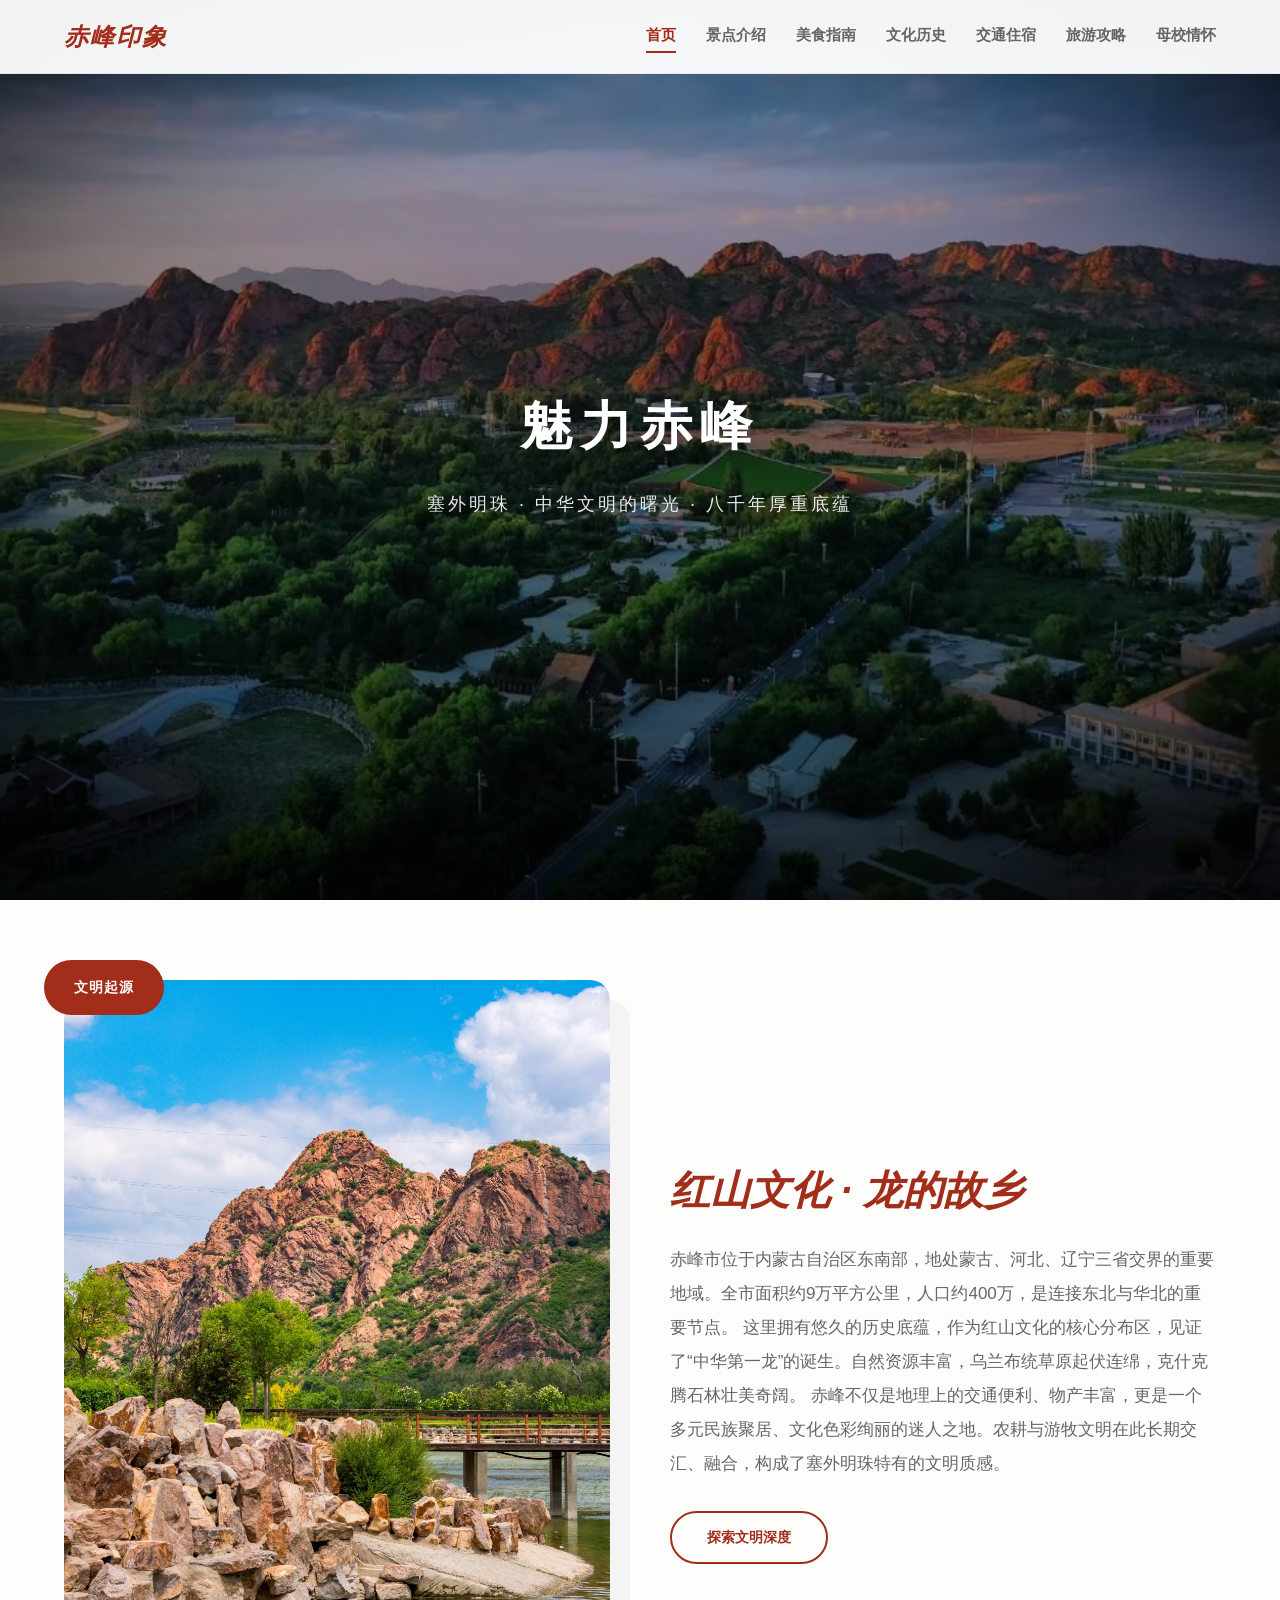
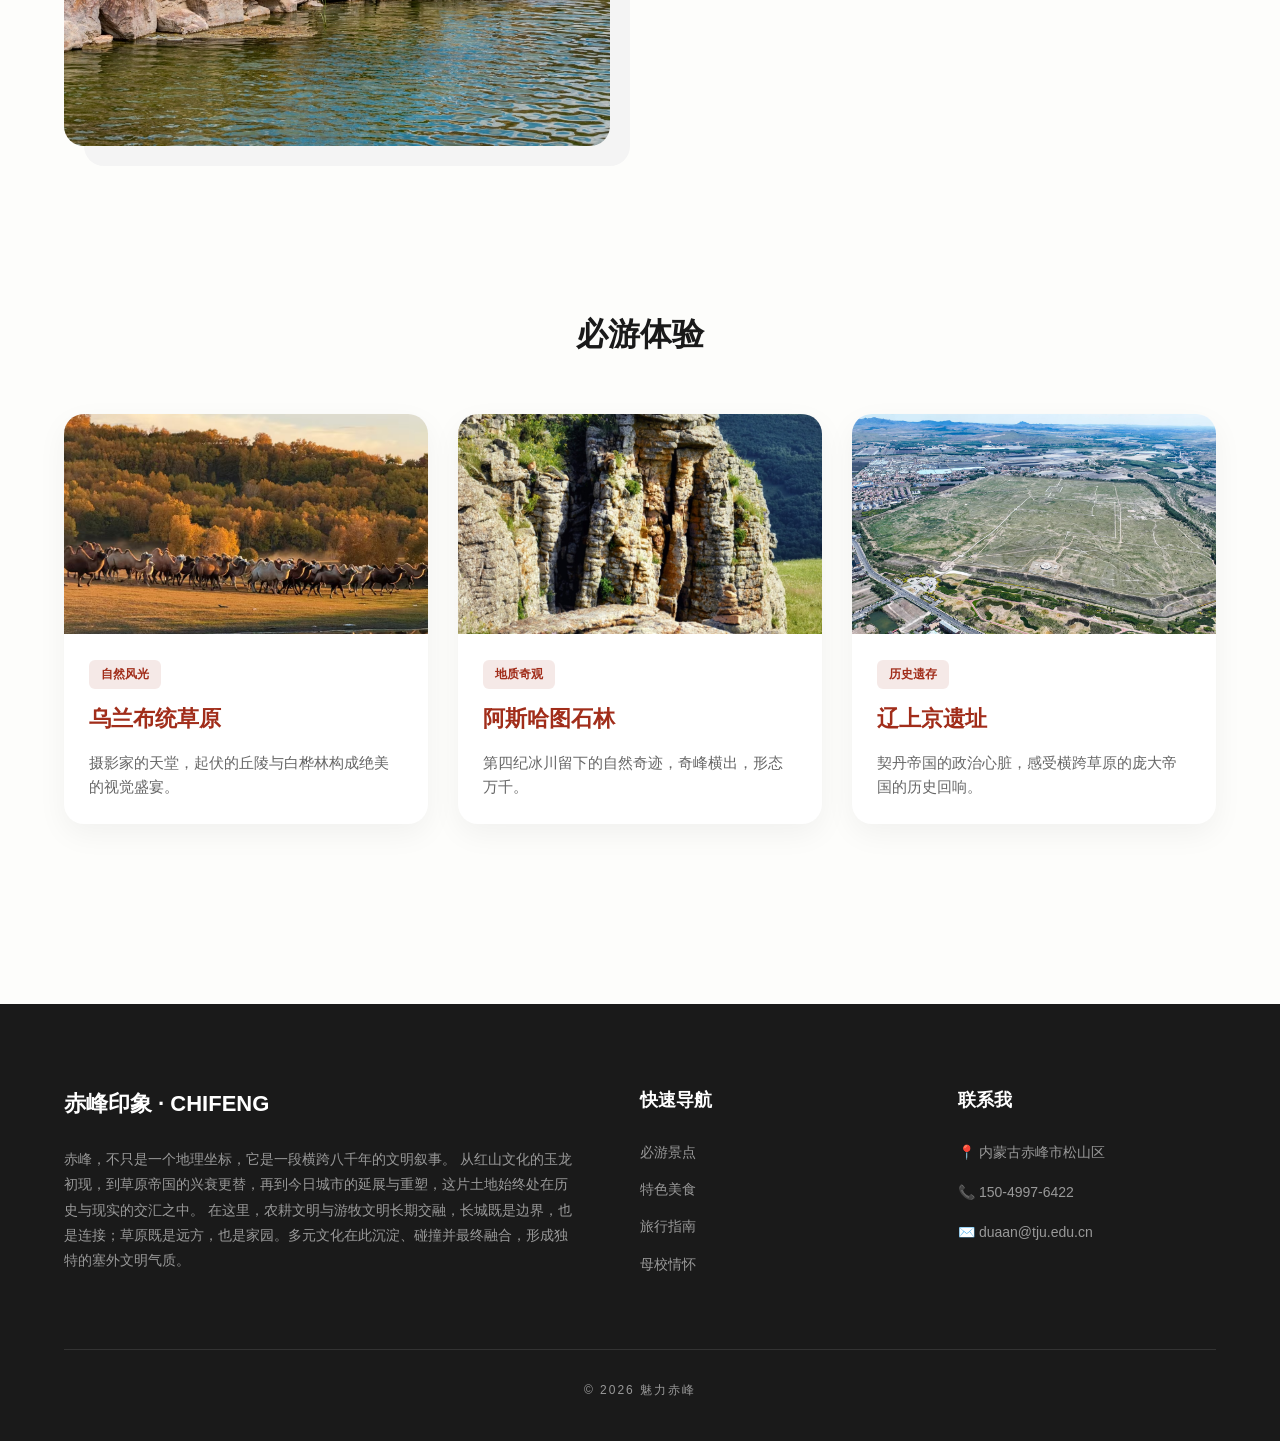
==== commit a6ef9faf: "Add files via upload" ====
--- a/index.html
+++ b/index.html
@@ -183,7 +183,7 @@
                 </div>
             </div>
             <div class="card">
-                <img src="./images/im_lsj.jpg" alt="遗址" class="card-img">
+                <img src="./images/im_lsj.png" alt="遗址" class="card-img">
                 <div class="card-body">
                     <span class="card-tag">历史遗存</span>
                     <h3>辽上京遗址</h3>
@@ -206,7 +206,7 @@
                     <a href="attractions.html">必游景点</a>
                     <a href="food.html">特色美食</a>
                     <a href="strategy.html">旅行指南</a>
-                    <a href="school.html">母校情情怀</a>
+                    <a href="school.html">母校情怀</a>
                 </div>
                 <div>
                     <h4>联系我</h4>
